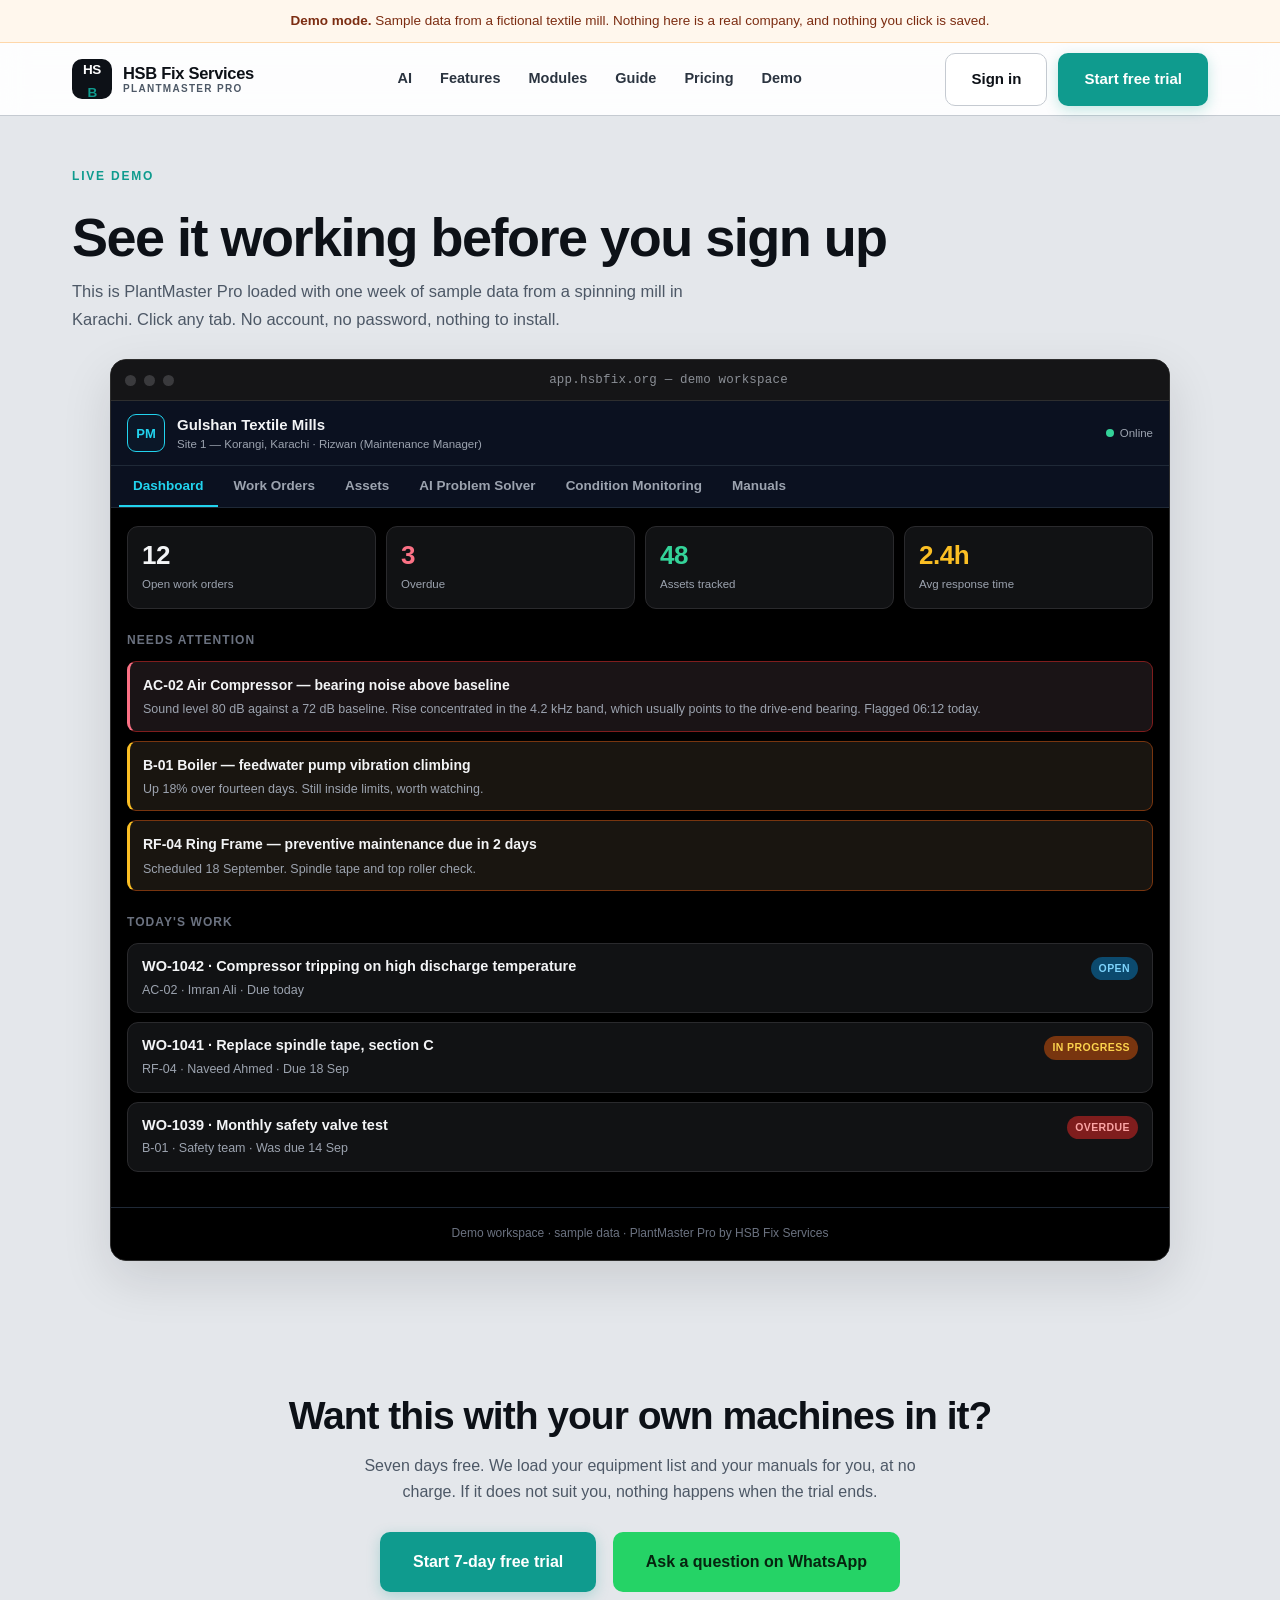
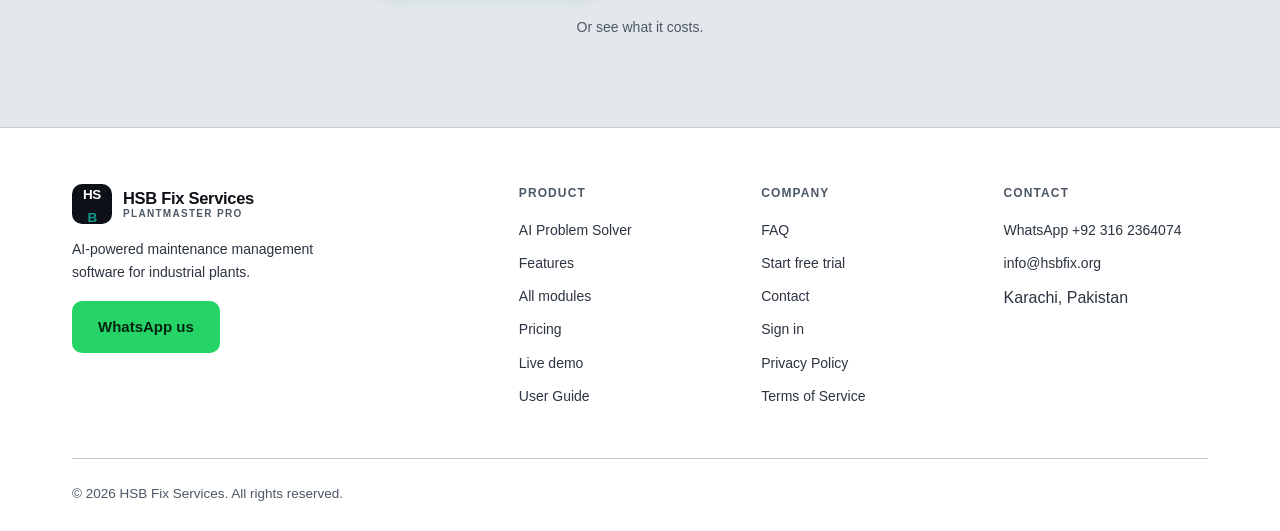
==== demo.html @ bc536ab5 "Add files via upload" ====
<!doctype html>
<html lang="en">
<head>
<meta charset="utf-8">
<meta name="viewport" content="width=device-width,initial-scale=1">
<title>Live Demo — PlantMaster Pro | HSB Fix Services</title>
<meta name="description" content="Try PlantMaster Pro with sample data from a textile mill. No sign-up, no login. Work orders, QR asset scanning, AI troubleshooting from your own manuals, and sound-based condition monitoring.">
<link rel="canonical" href="https://hsbfix.org/demo.html">
<meta property="og:title" content="Live Demo — PlantMaster Pro">
<meta property="og:description" content="Click through a working maintenance system loaded with sample plant data. No sign-up required.">
<meta property="og:image" content="https://hsbfix.org/img/og-image.jpg">
<meta property="og:url" content="https://hsbfix.org/demo.html">
<meta name="twitter:card" content="summary_large_image">
<meta name="twitter:image" content="https://hsbfix.org/img/og-image.jpg">
<link rel="icon" href="/img/favicon.ico">
<link rel="icon" type="image/png" sizes="32x32" href="/img/favicon-32.png">
<link rel="icon" type="image/png" sizes="16x16" href="/img/favicon-16.png">
<link rel="apple-touch-icon" href="/img/apple-touch-icon.png">
<link rel="stylesheet" href="styles.css">
<style>
/* ============ DEMO PAGE ============ */
.demo-note{background:#fff7ed;border-bottom:1px solid #fed7aa;color:#7c2d12;
  font-size:13.5px;padding:10px 0;text-align:center}
.demo-note b{color:#7c2d12}

.demo-hero{padding:46px 0 26px}
.demo-hero h1{margin:8px 0 12px}
.demo-hero p{color:var(--muted);max-width:640px;font-size:16.5px;line-height:1.65}

/* the app window */
.dev{max-width:1060px;margin:0 auto 10px;background:#0b0b0c;border:1px solid #2e2e2e;
  border-radius:16px;overflow:hidden;box-shadow:var(--shadow-lg)}
.dev-bar{display:flex;align-items:center;gap:8px;padding:10px 14px;background:#151517;
  border-bottom:1px solid #2e2e2e}
.dev-dot{width:11px;height:11px;border-radius:50%;background:#3a3a3d;flex:none}
.dev-url{flex:1;text-align:center;color:#8b8f96;font-size:12.5px;
  font-family:ui-monospace,Menlo,Consolas,monospace;letter-spacing:.2px}

/* app chrome */
.ap{background:#000;color:#f3f4f6;min-height:600px;
  font-family:-apple-system,BlinkMacSystemFont,"Segoe UI",Roboto,sans-serif}
.ap-top{display:flex;align-items:center;gap:12px;padding:13px 16px;background:#0b1120;
  border-bottom:1px solid #1f2937}
.ap-logo{width:38px;height:38px;border-radius:9px;background:#0b1728;border:1.5px solid #22d3ee;
  display:grid;place-items:center;font-weight:800;font-size:13px;color:#22d3ee;flex:none}
.ap-co{font-weight:700;font-size:15px;line-height:1.25}
.ap-co small{display:block;font-weight:400;font-size:11.5px;color:#9ca3af;margin-top:2px}
.ap-live{margin-left:auto;display:flex;align-items:center;gap:6px;font-size:11.5px;color:#9ca3af}
.ap-live i{width:8px;height:8px;border-radius:50%;background:#34d399;display:block}

/* tabs */
.ap-tabs{display:flex;gap:2px;padding:0 8px;background:#0b1120;border-bottom:1px solid #1f2937;
  overflow-x:auto;-webkit-overflow-scrolling:touch;scrollbar-width:none}
.ap-tabs::-webkit-scrollbar{display:none}
.ap-tab{appearance:none;background:none;border:0;border-bottom:2px solid transparent;
  color:#9ca3af;padding:12px 14px;font-size:13.5px;font-weight:600;cursor:pointer;
  white-space:nowrap;font-family:inherit}
.ap-tab:hover{color:#e5e7eb}
.ap-tab.on{color:#22d3ee;border-bottom-color:#22d3ee}

.ap-body{padding:18px 16px 26px}
.scr{display:none}
.scr.on{display:block;animation:fade .22s ease}
@keyframes fade{from{opacity:0;transform:translateY(4px)}to{opacity:1;transform:none}}

.ap-h{font-size:12px;text-transform:uppercase;letter-spacing:.09em;color:#6b7280;
  font-weight:700;margin:22px 0 10px}
.ap-h:first-child{margin-top:0}

/* kpi tiles */
.kpis{display:grid;grid-template-columns:repeat(4,1fr);gap:10px}
.kpi{background:#111214;border:1px solid #2a2a2d;border-radius:11px;padding:14px}
.kpi b{display:block;font-size:26px;line-height:1.1;letter-spacing:-.5px}
.kpi span{display:block;font-size:11.5px;color:#9ca3af;margin-top:5px}
.kpi.warn b{color:#fbbf24}
.kpi.bad b{color:#fb7185}
.kpi.good b{color:#34d399}

/* cards / rows */
.row{background:#111214;border:1px solid #2a2a2d;border-radius:11px;padding:13px 14px;
  margin-bottom:9px;display:flex;gap:12px;align-items:flex-start}
.row:hover{border-color:#3a3a3f}
.row-main{flex:1;min-width:0}
.row-t{font-weight:650;font-size:14.5px;line-height:1.35}
.row-s{font-size:12.5px;color:#9ca3af;margin-top:4px;line-height:1.5}
.tag{display:inline-block;font-size:10.5px;font-weight:700;padding:3px 8px;border-radius:20px;
  text-transform:uppercase;letter-spacing:.04em;white-space:nowrap;flex:none}
.t-open{background:#0c4a6e;color:#7dd3fc}
.t-prog{background:#78350f;color:#fcd34d}
.t-over{background:#7f1d1d;color:#fca5a5}
.t-done{background:#14532d;color:#86efac}
.t-ok{background:#14532d;color:#86efac}
.t-watch{background:#78350f;color:#fcd34d}

.alert{background:#1a1416;border:1px solid #7f1d1d;border-left:3px solid #fb7185;
  border-radius:9px;padding:12px 13px;margin-bottom:9px}
.alert.amber{background:#191510;border-color:#78350f;border-left-color:#fbbf24}
.alert-t{font-weight:650;font-size:14px}
.alert-s{font-size:12.5px;color:#9ca3af;margin-top:3px;line-height:1.5}

/* AI solver */
.chips{display:flex;flex-wrap:wrap;gap:8px;margin-bottom:14px}
.chip{appearance:none;font-family:inherit;background:#111214;border:1px solid #2a2a2d;
  color:#d1d5db;border-radius:20px;padding:9px 14px;font-size:13px;cursor:pointer;text-align:left}
.chip:hover{border-color:#22d3ee;color:#22d3ee}
.ask{background:#0b1728;border:1px solid #1e3a5f;border-radius:11px;padding:13px 14px;
  font-size:14px;margin-bottom:12px;display:none}
.ask.on{display:block}
.ask b{color:#7dd3fc}
.ans{background:#111214;border:1px solid #2a2a2d;border-radius:11px;padding:16px;display:none}
.ans.on{display:block}
.ans ol{margin:10px 0 0;padding-left:20px}
.ans li{margin-bottom:9px;font-size:14px;line-height:1.6;color:#e5e7eb}
.cite{margin-top:14px;padding-top:13px;border-top:1px solid #2a2a2d;font-size:12.5px;color:#9ca3af}
.cite b{color:#22d3ee}
.think{color:#9ca3af;font-size:13.5px;display:none;padding:8px 0}
.think.on{display:block}

/* condition monitoring */
.rec{appearance:none;font-family:inherit;width:100%;background:#0e7490;border:0;color:#fff;
  border-radius:11px;padding:15px;font-size:15px;font-weight:700;cursor:pointer}
.rec:hover{background:#0891b2}
.rec:disabled{background:#1f2937;color:#6b7280;cursor:default}
.bar{height:6px;background:#1f2937;border-radius:99px;overflow:hidden;margin-top:12px;display:none}
.bar.on{display:block}
.bar i{display:block;height:100%;width:0;background:#22d3ee;border-radius:99px;
  transition:width .25s linear}
.result{display:none;margin-top:14px}
.result.on{display:block}
.chart{background:#111214;border:1px solid #2a2a2d;border-radius:11px;padding:14px;margin-bottom:10px}
.legend{display:flex;gap:16px;font-size:12px;color:#9ca3af;margin-top:8px}
.legend i{display:inline-block;width:11px;height:3px;border-radius:2px;margin-right:5px;
  vertical-align:middle}

/* manuals */
.man{display:flex;align-items:center;gap:12px;background:#111214;border:1px solid #2a2a2d;
  border-radius:11px;padding:13px 14px;margin-bottom:9px}
.man-ic{width:38px;height:38px;border-radius:8px;background:#1e293b;color:#7dd3fc;flex:none;
  display:grid;place-items:center;font-size:11px;font-weight:800}

/* qr */
.qr-wrap{display:flex;gap:16px;align-items:center;background:#111214;border:1px solid #2a2a2d;
  border-radius:11px;padding:16px;margin-bottom:14px}

.ap-foot{text-align:center;padding:16px;border-top:1px solid #1f2937;color:#6b7280;font-size:12px}

.after{text-align:center;padding:34px 0 0}
.after .btn{margin:6px}

@media(max-width:820px){
  .kpis{grid-template-columns:repeat(2,1fr)}
  .demo-hero{padding:30px 0 18px}
}
@media(max-width:560px){
  .dev{border-radius:12px;margin-left:-6px;margin-right:-6px}
  .dev-url{font-size:11px}
  .ap-body{padding:15px 12px 22px}
  .row{padding:12px}
  .qr-wrap{flex-direction:column;text-align:center}
}
</style>
</head>
<body>

<div class="demo-note">
  <div class="wrap"><b>Demo mode.</b> Sample data from a fictional textile mill. Nothing here is a real company, and nothing you click is saved.</div>
</div>

<header>
  <div class="wrap nav">
    <a href="index.html" class="logo">
      <span class="logo-mark">HS<span>B</span></span>
      <span class="logo-txt">HSB Fix Services<small>PlantMaster Pro</small></span>
    </a>
    <nav class="nav-links">
      <a href="index.html#ai">AI</a>
      <a href="index.html#features">Features</a>
      <a href="index.html#modules">Modules</a>
      <a href="guide.html">Guide</a>
      <a href="pricing.html">Pricing</a>
      <a href="demo.html">Demo</a>
    </nav>
    <div class="nav-cta">
      <a href="https://app.hsbfix.org" class="btn btn-ghost">Sign in</a>
      <a href="signup.html" class="btn btn-primary">Start free trial</a>
    </div>
    <button class="burger" aria-label="Menu" aria-expanded="false" onclick="var h=this.closest('header');var open=h.classList.toggle('nav-open');this.setAttribute('aria-expanded',open);this.textContent=open?'✕':'☰';">☰</button>
  </div>
</header>

<section class="demo-hero">
  <div class="wrap">
    <span class="eyebrow">Live demo</span>
    <h1>See it working before you sign up</h1>
    <p>This is PlantMaster Pro loaded with one week of sample data from a spinning mill in Karachi. Click any tab. No account, no password, nothing to install.</p>
  </div>
</section>

<div class="wrap">
<div class="dev">
  <div class="dev-bar">
    <span class="dev-dot"></span><span class="dev-dot"></span><span class="dev-dot"></span>
    <span class="dev-url">app.hsbfix.org — demo workspace</span>
  </div>

  <div class="ap">
    <div class="ap-top">
      <div class="ap-logo">PM</div>
      <div class="ap-co">Gulshan Textile Mills
        <small>Site 1 — Korangi, Karachi &middot; Rizwan (Maintenance Manager)</small></div>
      <div class="ap-live"><i></i> Online</div>
    </div>

    <div class="ap-tabs" role="tablist">
      <button class="ap-tab on" data-s="dash">Dashboard</button>
      <button class="ap-tab" data-s="wo">Work Orders</button>
      <button class="ap-tab" data-s="assets">Assets</button>
      <button class="ap-tab" data-s="ai">AI Problem Solver</button>
      <button class="ap-tab" data-s="cond">Condition Monitoring</button>
      <button class="ap-tab" data-s="man">Manuals</button>
    </div>

    <div class="ap-body">

      <!-- DASHBOARD -->
      <div class="scr on" id="s-dash">
        <div class="kpis">
          <div class="kpi"><b>12</b><span>Open work orders</span></div>
          <div class="kpi bad"><b>3</b><span>Overdue</span></div>
          <div class="kpi good"><b>48</b><span>Assets tracked</span></div>
          <div class="kpi warn"><b>2.4h</b><span>Avg response time</span></div>
        </div>

        <div class="ap-h">Needs attention</div>
        <div class="alert">
          <div class="alert-t">AC-02 Air Compressor — bearing noise above baseline</div>
          <div class="alert-s">Sound level 80 dB against a 72 dB baseline. Rise concentrated in the 4.2 kHz band, which usually points to the drive-end bearing. Flagged 06:12 today.</div>
        </div>
        <div class="alert amber">
          <div class="alert-t">B-01 Boiler — feedwater pump vibration climbing</div>
          <div class="alert-s">Up 18% over fourteen days. Still inside limits, worth watching.</div>
        </div>
        <div class="alert amber">
          <div class="alert-t">RF-04 Ring Frame — preventive maintenance due in 2 days</div>
          <div class="alert-s">Scheduled 18 September. Spindle tape and top roller check.</div>
        </div>

        <div class="ap-h">Today's work</div>
        <div class="row">
          <div class="row-main">
            <div class="row-t">WO-1042 &middot; Compressor tripping on high discharge temperature</div>
            <div class="row-s">AC-02 &middot; Imran Ali &middot; Due today</div>
          </div><span class="tag t-open">Open</span>
        </div>
        <div class="row">
          <div class="row-main">
            <div class="row-t">WO-1041 &middot; Replace spindle tape, section C</div>
            <div class="row-s">RF-04 &middot; Naveed Ahmed &middot; Due 18 Sep</div>
          </div><span class="tag t-prog">In progress</span>
        </div>
        <div class="row">
          <div class="row-main">
            <div class="row-t">WO-1039 &middot; Monthly safety valve test</div>
            <div class="row-s">B-01 &middot; Safety team &middot; Was due 14 Sep</div>
          </div><span class="tag t-over">Overdue</span>
        </div>
      </div>

      <!-- WORK ORDERS -->
      <div class="scr" id="s-wo">
        <div class="ap-h">All work orders — September</div>
        <div class="row">
          <div class="row-main">
            <div class="row-t">WO-1042 &middot; Compressor tripping on high discharge temperature</div>
            <div class="row-s">AC-02 Atlas Copco GA55 &middot; Priority high &middot; Imran Ali &middot; Raised 16 Sep 06:40 by shift operator, via Urdu voice note</div>
          </div><span class="tag t-open">Open</span>
        </div>
        <div class="row">
          <div class="row-main">
            <div class="row-t">WO-1041 &middot; Replace spindle tape, section C</div>
            <div class="row-s">RF-04 Rieter G32 &middot; Priority medium &middot; Naveed Ahmed &middot; 2 of 6 spindles done</div>
          </div><span class="tag t-prog">In progress</span>
        </div>
        <div class="row">
          <div class="row-main">
            <div class="row-t">WO-1039 &middot; Monthly safety valve test</div>
            <div class="row-s">B-01 Boiler 8 TPH &middot; Priority high &middot; Safety team &middot; 2 days late</div>
          </div><span class="tag t-over">Overdue</span>
        </div>
        <div class="row">
          <div class="row-main">
            <div class="row-t">WO-1038 &middot; Clean condenser tubes</div>
            <div class="row-s">CH-03 Chiller 120 TR &middot; Asif Mehmood &middot; Closed 15 Sep &middot; 3.5 hours &middot; 2 parts used</div>
          </div><span class="tag t-done">Done</span>
        </div>
        <div class="row">
          <div class="row-main">
            <div class="row-t">WO-1036 &middot; 250-hour service</div>
            <div class="row-s">DG-01 Generator 1000 kVA &middot; Imran Ali &middot; Closed 13 Sep &middot; oil and filters replaced</div>
          </div><span class="tag t-done">Done</span>
        </div>
        <div class="row">
          <div class="row-main">
            <div class="row-t">WO-1034 &middot; Card clothing inspection</div>
            <div class="row-s">CD-07 Rieter C70 &middot; Naveed Ahmed &middot; Closed 11 Sep</div>
          </div><span class="tag t-done">Done</span>
        </div>
      </div>

      <!-- ASSETS -->
      <div class="scr" id="s-assets">
        <div class="qr-wrap">
          <svg width="76" height="76" viewBox="0 0 29 29" shape-rendering="crispEdges" style="background:#fff;border-radius:6px;padding:3px;flex:none">
            <rect width="29" height="29" fill="#fff"/>
            <g fill="#000">
              <rect x="1" y="1" width="7" height="7"/><rect x="2" y="2" width="5" height="5" fill="#fff"/><rect x="3" y="3" width="3" height="3"/>
              <rect x="21" y="1" width="7" height="7"/><rect x="22" y="2" width="5" height="5" fill="#fff"/><rect x="23" y="3" width="3" height="3"/>
              <rect x="1" y="21" width="7" height="7"/><rect x="2" y="22" width="5" height="5" fill="#fff"/><rect x="3" y="23" width="3" height="3"/>
              <rect x="10" y="1" width="1" height="1"/><rect x="12" y="1" width="1" height="1"/><rect x="14" y="2" width="1" height="1"/>
              <rect x="11" y="3" width="1" height="1"/><rect x="13" y="4" width="1" height="1"/><rect x="10" y="5" width="1" height="1"/>
              <rect x="15" y="5" width="1" height="1"/><rect x="12" y="6" width="1" height="1"/><rect x="14" y="7" width="1" height="1"/>
              <rect x="1" y="10" width="1" height="1"/><rect x="3" y="10" width="1" height="1"/><rect x="5" y="11" width="1" height="1"/>
              <rect x="2" y="12" width="1" height="1"/><rect x="6" y="13" width="1" height="1"/><rect x="4" y="14" width="1" height="1"/>
              <rect x="10" y="10" width="1" height="1"/><rect x="12" y="11" width="1" height="1"/><rect x="14" y="10" width="1" height="1"/>
              <rect x="11" y="12" width="1" height="1"/><rect x="13" y="13" width="1" height="1"/><rect x="15" y="12" width="1" height="1"/>
              <rect x="10" y="14" width="1" height="1"/><rect x="16" y="14" width="1" height="1"/><rect x="12" y="15" width="1" height="1"/>
              <rect x="18" y="10" width="1" height="1"/><rect x="20" y="11" width="1" height="1"/><rect x="22" y="10" width="1" height="1"/>
              <rect x="24" y="12" width="1" height="1"/><rect x="26" y="11" width="1" height="1"/><rect x="21" y="13" width="1" height="1"/>
              <rect x="23" y="14" width="1" height="1"/><rect x="25" y="15" width="1" height="1"/><rect x="19" y="15" width="1" height="1"/>
              <rect x="10" y="18" width="1" height="1"/><rect x="12" y="19" width="1" height="1"/><rect x="14" y="18" width="1" height="1"/>
              <rect x="16" y="20" width="1" height="1"/><rect x="11" y="21" width="1" height="1"/><rect x="13" y="22" width="1" height="1"/>
              <rect x="15" y="23" width="1" height="1"/><rect x="10" y="24" width="1" height="1"/><rect x="12" y="25" width="1" height="1"/>
              <rect x="14" y="26" width="1" height="1"/><rect x="16" y="24" width="1" height="1"/>
              <rect x="19" y="18" width="1" height="1"/><rect x="21" y="19" width="1" height="1"/><rect x="23" y="18" width="1" height="1"/>
              <rect x="25" y="20" width="1" height="1"/><rect x="20" y="21" width="1" height="1"/><rect x="22" y="22" width="1" height="1"/>
              <rect x="24" y="23" width="1" height="1"/><rect x="26" y="21" width="1" height="1"/><rect x="19" y="24" width="1" height="1"/>
              <rect x="21" y="25" width="1" height="1"/><rect x="23" y="26" width="1" height="1"/><rect x="25" y="25" width="1" height="1"/>
            </g>
          </svg>
          <div>
            <div class="row-t">Every machine gets a QR sticker</div>
            <div class="row-s">A technician scans it with their phone and lands straight on that machine — history, manual, open jobs. No searching, no asset codes to remember.</div>
          </div>
        </div>

        <div class="ap-h">Asset register — 6 of 48 shown</div>
        <div class="row">
          <div class="row-main">
            <div class="row-t">AC-02 &middot; Air Compressor</div>
            <div class="row-s">Atlas Copco GA55 &middot; Utilities &middot; 18,420 running hours &middot; 1 open job</div>
          </div><span class="tag t-watch">Watch</span>
        </div>
        <div class="row">
          <div class="row-main">
            <div class="row-t">RF-04 &middot; Ring Frame</div>
            <div class="row-s">Rieter G32 &middot; Spinning &middot; 1,008 spindles &middot; PM due 18 Sep</div>
          </div><span class="tag t-watch">Watch</span>
        </div>
        <div class="row">
          <div class="row-main">
            <div class="row-t">B-01 &middot; Steam Boiler</div>
            <div class="row-s">8 TPH fire tube &middot; Utilities &middot; last inspection 12 Aug</div>
          </div><span class="tag t-ok">Healthy</span>
        </div>
        <div class="row">
          <div class="row-main">
            <div class="row-t">CH-03 &middot; Chiller</div>
            <div class="row-s">120 TR screw &middot; Utilities &middot; serviced 15 Sep</div>
          </div><span class="tag t-ok">Healthy</span>
        </div>
        <div class="row">
          <div class="row-main">
            <div class="row-t">DG-01 &middot; Diesel Generator</div>
            <div class="row-s">1000 kVA &middot; Power &middot; 250h service done 13 Sep</div>
          </div><span class="tag t-ok">Healthy</span>
        </div>
        <div class="row">
          <div class="row-main">
            <div class="row-t">CD-07 &middot; Carding Machine</div>
            <div class="row-s">Rieter C70 &middot; Spinning &middot; card clothing checked 11 Sep</div>
          </div><span class="tag t-ok">Healthy</span>
        </div>
      </div>

      <!-- AI SOLVER -->
      <div class="scr" id="s-ai">
        <div class="ap-h">Ask about a fault — answers come from your own uploaded manuals</div>
        <div class="chips">
          <button class="chip" data-q="1">Air compressor AC-02 keeps tripping on high discharge temperature</button>
          <button class="chip" data-q="2">Ring frame producing excessive yarn breakage in section C</button>
          <button class="chip" data-q="3">بوائلر کا پریشر گر رہا ہے (boiler pressure dropping)</button>
        </div>

        <div class="ask" id="askBox"></div>
        <div class="think" id="thinkBox">Searching 3 manuals, 616 pages…</div>
        <div class="ans" id="ansBox"></div>
      </div>

      <!-- CONDITION MONITORING -->
      <div class="scr" id="s-cond">
        <div class="ap-h">Sound check — AC-02 Air Compressor</div>
        <div class="row" style="display:block">
          <div class="row-t">Hold your phone near the machine and record for 30 seconds</div>
          <div class="row-s">The app compares what it hears against the baseline recorded when this machine was known to be healthy. No sensors, no wiring, no extra hardware.</div>
        </div>

        <button class="rec" id="recBtn">Record 30 seconds</button>
        <div class="bar" id="recBar"><i></i></div>

        <div class="result" id="recResult">
          <div class="chart">
            <div style="font-size:13px;font-weight:650;margin-bottom:10px">Frequency comparison</div>
            <svg viewBox="0 0 520 170" style="width:100%;height:auto;display:block">
              <line x1="34" y1="140" x2="510" y2="140" stroke="#2a2a2d"/>
              <line x1="34" y1="100" x2="510" y2="100" stroke="#1f2023"/>
              <line x1="34" y1="60"  x2="510" y2="60"  stroke="#1f2023"/>
              <line x1="34" y1="20"  x2="510" y2="20"  stroke="#1f2023"/>
              <text x="26" y="144" fill="#6b7280" font-size="10" text-anchor="end">60</text>
              <text x="26" y="104" fill="#6b7280" font-size="10" text-anchor="end">70</text>
              <text x="26" y="64"  fill="#6b7280" font-size="10" text-anchor="end">80</text>
              <text x="26" y="24"  fill="#6b7280" font-size="10" text-anchor="end">90</text>
              <polyline fill="none" stroke="#4b5563" stroke-width="2" stroke-dasharray="5 4"
                points="40,118 100,112 160,116 220,108 280,110 340,114 400,112 460,118 505,122"/>
              <polyline fill="none" stroke="#fb7185" stroke-width="2.5"
                points="40,116 100,110 160,112 220,44 280,52 340,106 400,108 460,114 505,118"/>
              <circle cx="220" cy="44" r="4" fill="#fb7185"/>
              <text x="228" y="40" fill="#fb7185" font-size="11" font-weight="700">4.2 kHz  +8 dB</text>
              <text x="40" y="160" fill="#6b7280" font-size="10">0.5k</text>
              <text x="160" y="160" fill="#6b7280" font-size="10">2k</text>
              <text x="280" y="160" fill="#6b7280" font-size="10">6k</text>
              <text x="400" y="160" fill="#6b7280" font-size="10">12k</text>
              <text x="482" y="160" fill="#6b7280" font-size="10">20k</text>
            </svg>
            <div class="legend">
              <span><i style="background:#4b5563"></i>Baseline, 2 Aug</span>
              <span><i style="background:#fb7185"></i>Today, 06:12</span>
            </div>
          </div>
          <div class="alert">
            <div class="alert-t">Change detected — drive-end bearing</div>
            <div class="alert-s">Overall level up from 72 dB to 80 dB. The increase sits almost entirely in the 4.2 kHz band, which is the signature of early bearing wear rather than a load change. A work order has been raised and assigned to Imran Ali.</div>
          </div>
        </div>
      </div>

      <!-- MANUALS -->
      <div class="scr" id="s-man">
        <div class="ap-h">Manuals and drawings — 3 documents, 616 pages indexed</div>
        <div class="man">
          <div class="man-ic">PDF</div>
          <div class="row-main">
            <div class="row-t">Atlas Copco GA55 — Instruction Book</div>
            <div class="row-s">312 pages &middot; indexed &middot; linked to AC-02</div>
          </div>
        </div>
        <div class="man">
          <div class="man-ic">PDF</div>
          <div class="row-main">
            <div class="row-t">Rieter G32 Ring Spinning Machine — Service Manual</div>
            <div class="row-s">208 pages &middot; indexed &middot; linked to RF-04</div>
          </div>
        </div>
        <div class="man">
          <div class="man-ic">PDF</div>
          <div class="row-main">
            <div class="row-t">8 TPH Fire Tube Boiler — Operation &amp; Maintenance</div>
            <div class="row-s">96 pages &middot; indexed &middot; linked to B-01</div>
          </div>
        </div>
        <div class="row" style="display:block;margin-top:16px">
          <div class="row-t">Why this matters</div>
          <div class="row-s">The AI only answers from these documents. It quotes the page number so a technician can check it. It will say it does not know rather than invent a procedure for your equipment.</div>
        </div>
      </div>

    </div>
    <div class="ap-foot">Demo workspace &middot; sample data &middot; PlantMaster Pro by HSB Fix Services</div>
  </div>
</div>
</div>

<section>
  <div class="wrap after">
    <h2>Want this with your own machines in it?</h2>
    <p style="color:var(--muted);max-width:560px;margin:10px auto 20px">Seven days free. We load your equipment list and your manuals for you, at no charge. If it does not suit you, nothing happens when the trial ends.</p>
    <a href="signup.html" class="btn btn-primary btn-lg">Start 7-day free trial</a>
    <a href="https://wa.me/923162364074" class="btn btn-wa btn-lg">Ask a question on WhatsApp</a>
    <p style="color:var(--muted);font-size:14px;margin-top:18px">Or see <a href="pricing.html">what it costs</a>.</p>
  </div>
</section>

<footer>
  <div class="wrap">
    <div class="foot-grid">
      <div class="foot-brand">
        <a href="index.html" class="logo">
          <span class="logo-mark">HS<span>B</span></span>
          <span class="logo-txt">HSB Fix Services<small>PlantMaster Pro</small></span>
        </a>
        <p>AI-powered maintenance management software for industrial plants.</p>
        <a href="https://wa.me/923162364074" class="btn btn-wa">WhatsApp us</a>
      </div>
      <div class="foot-col">
        <h4>Product</h4>
        <a href="index.html#ai">AI Problem Solver</a>
        <a href="index.html#features">Features</a>
        <a href="index.html#modules">All modules</a>
        <a href="pricing.html">Pricing</a>
        <a href="demo.html">Live demo</a>
        <a href="guide.html">User Guide</a>
      </div>
      <div class="foot-col">
        <h4>Company</h4>
        <a href="index.html#faq">FAQ</a>
        <a href="signup.html">Start free trial</a>
        <a href="https://wa.me/923162364074">Contact</a>
        <a href="https://app.hsbfix.org">Sign in</a>
        <a href="privacy.html">Privacy Policy</a>
        <a href="terms.html">Terms of Service</a>
      </div>
      <div class="foot-col">
        <h4>Contact</h4>
        <a href="https://wa.me/923162364074">WhatsApp +92 316 2364074</a>
        <a href="mailto:info@hsbfix.org">info@hsbfix.org</a>
        <span>Karachi, Pakistan</span>
      </div>
    </div>
    <div class="foot-bot">
      <span>&copy; 2026 HSB Fix Services. All rights reserved.</span>
    </div>
  </div>
</footer>

<script>
(function(){
  // tabs
  var tabs=document.querySelectorAll(".ap-tab");
  tabs.forEach(function(t){
    t.addEventListener("click",function(){
      tabs.forEach(function(x){x.classList.remove("on")});
      t.classList.add("on");
      document.querySelectorAll(".scr").forEach(function(s){s.classList.remove("on")});
      var el=document.getElementById("s-"+t.dataset.s);
      if(el) el.classList.add("on");
    });
  });

  // AI solver
  var ANS={
    "1":{q:"Air compressor AC-02 keeps tripping on high discharge temperature",
      steps:["Check the oil cooler for dust blockage. In a spinning mill the cooler fins clog with cotton fly within weeks. Blow through from the clean side with the machine stopped.",
             "Confirm the oil level is between the marks on the sight glass, and check the oil is within its service interval. Degraded oil loses its ability to carry heat away.",
             "Verify the thermostatic bypass valve is opening. If it sticks closed the oil never reaches the cooler and the unit will trip under load within twenty minutes.",
             "Check the ambient temperature at the intake. Above 40 &deg;C the GA55 derates, and a compressor room without extraction will exceed that on a Karachi afternoon.",
             "If all four are clear, the temperature sensor itself may be drifting. Compare its reading against a handheld probe on the discharge line."],
      cite:"Atlas Copco GA55 Instruction Book, page 84 — Problem solving, high outlet temperature. Also pages 61 and 63 for the cooler cleaning procedure."},
    "2":{q:"Ring frame producing excessive yarn breakage in section C",
      steps:["Check the spindle tapes on the affected section for slackness or glazing. Section C already has an open work order, WO-1041, for tape replacement.",
             "Inspect the top roller cots for grooving and the aprons for hardening. Worn cots are the most common cause of breakage confined to a single section.",
             "Confirm the relative humidity in the department is between 55 and 65 percent. Dry air makes cotton brittle and breakage rises sharply.",
             "Check the traveller for the correct size and for wear. A traveller running past its life increases tension on the yarn.",
             "Look at the ring for rust or scoring, particularly if the section has been idle."],
      cite:"Rieter G32 Service Manual, page 147 — Yarn breakage diagnosis. Cot maintenance from page 152."},
    "3":{q:"بوائلر کا پریشر گر رہا ہے — boiler pressure dropping",
      steps:["Check the feedwater pump is delivering. A drop in pressure with steady firing usually means water is entering faster than it is being turned to steam.",
             "Inspect for steam leaks along the main header and at the safety valve. A passing safety valve is easy to miss because it vents quietly.",
             "Confirm the burner is firing at the correct rate and the fuel supply pressure is normal.",
             "Check the blowdown valve is fully closed. A partly open blowdown will bleed pressure continuously.",
             "Review the feedwater temperature. Cold makeup water absorbs a large amount of heat before it contributes any steam."],
      cite:"8 TPH Fire Tube Boiler Operation &amp; Maintenance, page 38 — Pressure loss during operation. Blowdown procedure page 44."}
  };

  var askBox=document.getElementById("askBox"),
      thinkBox=document.getElementById("thinkBox"),
      ansBox=document.getElementById("ansBox");

  document.querySelectorAll(".chip").forEach(function(c){
    c.addEventListener("click",function(){
      var d=ANS[c.dataset.q]; if(!d) return;
      askBox.innerHTML="<b>You asked:</b> "+d.q;
      askBox.classList.add("on");
      ansBox.classList.remove("on");
      thinkBox.classList.add("on");
      setTimeout(function(){
        thinkBox.classList.remove("on");
        var html="<ol>";
        d.steps.forEach(function(s){html+="<li>"+s+"</li>"});
        html+="</ol><div class='cite'><b>Source:</b> "+d.cite+"</div>";
        ansBox.innerHTML=html;
        ansBox.classList.add("on");
      },900);
    });
  });

  // condition monitoring
  var btn=document.getElementById("recBtn"),
      bar=document.getElementById("recBar"),
      fill=bar.querySelector("i"),
      res=document.getElementById("recResult");
  btn.addEventListener("click",function(){
    btn.disabled=true; res.classList.remove("on");
    bar.classList.add("on"); fill.style.width="0";
    var p=0;
    var iv=setInterval(function(){
      p+=4; fill.style.width=p+"%";
      btn.textContent="Listening… "+Math.round(30-(p*0.3))+"s";
      if(p>=100){
        clearInterval(iv);
        btn.textContent="Analysing…";
        setTimeout(function(){
          bar.classList.remove("on");
          btn.disabled=false;
          btn.textContent="Record again";
          res.classList.add("on");
        },700);
      }
    },90);
  });
})();
</script>
</body>
</html>
---- styles.css ----
/* ==========================================================
   HSB Fix Services — PlantMaster Pro
   Light grey theme, black headings
   ========================================================== */

:root{
  --bg:#e4e7eb;
  --bg-2:#ffffff;
  --surface:#ffffff;
  --surface-2:#d9dde2;
  --line:#c5cad1;
  --line-soft:#d2d7dd;
  --ink:#0d1117;
  --ink-2:#1c2430;
  --body:#2b3440;
  --muted:#4d5866;
  --brand:#0f9b8e;
  --brand-2:#0c7d72;
  --brand-soft:#e6f4f2;
  --accent:#c2410c;
  --ok:#15803d;
  --danger:#b91c1c;
  --radius:12px;
  --radius-lg:18px;
  --maxw:1180px;
  --shadow:0 4px 20px rgba(13,17,23,.07);
  --shadow-lg:0 18px 50px rgba(13,17,23,.12);
}

*{box-sizing:border-box;margin:0;padding:0}
html{scroll-behavior:smooth}
body{
  background:var(--bg);
  color:var(--body);
  font-family:'Inter',-apple-system,BlinkMacSystemFont,'Segoe UI',Roboto,'Helvetica Neue',Arial,sans-serif;
  line-height:1.65;
  -webkit-font-smoothing:antialiased;
  overflow-x:hidden;
}
img{max-width:100%;display:block}
a{color:inherit;text-decoration:none}
h1,h2,h3,h4,summary,th,.stat b,.price .amt{color:var(--ink)}

.wrap{max-width:var(--maxw);margin:0 auto;padding:0 22px}
@media(max-width:720px){.wrap{padding:0 18px}.hero-inner{padding-left:18px;padding-right:18px}}
@media(max-width:420px){.wrap{padding:0 15px}.hero-inner{padding-left:15px;padding-right:15px}}

/* ---------- buttons ---------- */
.btn{
  display:inline-flex;align-items:center;justify-content:center;gap:9px;
  padding:13px 25px;border-radius:10px;font-weight:650;font-size:15px;
  border:1px solid transparent;cursor:pointer;transition:.18s;white-space:nowrap;
  font-family:inherit;
}
.btn-primary{background:var(--brand);color:#fff;box-shadow:0 4px 14px rgba(15,155,142,.25)}
.btn-primary:hover{background:var(--brand-2);transform:translateY(-2px);box-shadow:0 8px 22px rgba(15,155,142,.32)}
.btn-ghost{background:#fff;border-color:var(--line);color:var(--ink)}
.btn-ghost:hover{border-color:var(--brand);color:var(--brand)}
.btn-dark{background:var(--ink);color:#fff}
.btn-dark:hover{background:#000;transform:translateY(-2px)}
.btn-wa{background:#25D366;color:#06240f}
.btn-wa:hover{background:#1eb855;transform:translateY(-2px)}
.btn-lg{padding:16px 32px;font-size:16px}
.btn-block{width:100%}

/* ---------- header ---------- */
header{
  position:sticky;top:0;z-index:100;
  background:rgba(255,255,255,.92);backdrop-filter:blur(14px);
  border-bottom:1px solid var(--line);
}
.nav{display:flex;align-items:center;justify-content:space-between;height:72px}
.logo{display:flex;align-items:center;gap:11px}
.logo-mark{
  width:40px;height:40px;border-radius:10px;flex:none;
  background:var(--ink);display:grid;place-items:center;
  color:#fff;font-weight:800;font-size:13.5px;letter-spacing:-.5px;
}
.logo-mark span{color:var(--brand)}
.logo-txt{font-weight:800;font-size:16.5px;letter-spacing:-.3px;color:var(--ink);line-height:1.15}
.logo-txt small{
  display:block;font-size:10px;font-weight:650;color:var(--muted);
  letter-spacing:1.3px;text-transform:uppercase;
}
.nav-links{display:flex;align-items:center;gap:28px}
.nav-links a{font-size:14.5px;color:var(--body);font-weight:550;transition:.15s}
.nav-links a:hover{color:var(--brand)}
.nav-cta{display:flex;align-items:center;gap:11px}
.burger{display:none;background:none;border:none;color:var(--ink);font-size:23px;cursor:pointer;padding:6px}

/* ---------- hero ---------- */
.hero{position:relative;overflow:hidden;background:var(--bg-2);border-bottom:1px solid var(--line)}
.hero-inner{
  position:relative;z-index:1;padding:78px 0 82px;
  display:grid;grid-template-columns:1.08fr .92fr;gap:56px;align-items:center;
}
.badge{
  display:inline-flex;align-items:center;gap:8px;
  background:var(--brand-soft);border:1px solid #bfe3de;
  color:var(--brand-2);padding:6px 14px;border-radius:100px;
  font-size:12px;font-weight:700;letter-spacing:.4px;margin-bottom:22px;
}
.badge .dot{width:6px;height:6px;border-radius:50%;background:var(--brand)}
h1{
  font-size:clamp(32px,4.9vw,54px);line-height:1.08;font-weight:820;
  letter-spacing:-1.5px;margin-bottom:20px;
}
h1 .hl{color:var(--brand)}
.hero p.lede{font-size:clamp(16px,1.9vw,18.5px);color:var(--body);max-width:54ch;margin-bottom:30px}
.hero-cta{display:flex;flex-wrap:wrap;gap:12px;margin-bottom:32px}
.hero-trust{display:flex;flex-wrap:wrap;gap:10px 24px;font-size:13.5px;color:var(--muted)}
.hero-trust span{display:flex;align-items:center;gap:7px}
.hero-trust b{color:var(--ink);font-weight:650}
.hero-visual{position:relative}
.hero-visual .shot{
  border-radius:var(--radius-lg);overflow:hidden;border:1px solid var(--line);
  box-shadow:var(--shadow-lg);
}
.hero-visual .shot img{width:100%;height:420px;object-fit:cover}

/* ---------- stat strip ---------- */
.stats{border-bottom:1px solid var(--line);background:var(--bg)}
.stats-grid{display:grid;grid-template-columns:repeat(4,1fr);gap:1px;background:var(--line)}
.stat{background:var(--bg);padding:28px 20px;text-align:center}
.stat b{display:block;font-size:clamp(24px,3.2vw,33px);font-weight:820;letter-spacing:-1px;line-height:1.15}
.stat b.tea{color:var(--brand)}
.stat span{font-size:12px;color:var(--muted);font-weight:600;letter-spacing:.4px;text-transform:uppercase}

/* ---------- sections ---------- */
section{padding:88px 0}
.sec-head{text-align:center;max-width:720px;margin:0 auto 56px}
.eyebrow{
  display:inline-block;color:var(--brand);font-size:12px;font-weight:750;
  letter-spacing:1.8px;text-transform:uppercase;margin-bottom:13px;
}
h2{font-size:clamp(26px,3.7vw,39px);font-weight:800;letter-spacing:-1px;line-height:1.16;margin-bottom:15px}
.sec-head p{color:var(--body);font-size:16.5px}
.alt{background:var(--bg-2);border-top:1px solid var(--line);border-bottom:1px solid var(--line)}

/* ---------- feature rows ---------- */
.frow{display:grid;grid-template-columns:1fr 1fr;gap:54px;align-items:center;margin-bottom:92px}
.frow:last-child{margin-bottom:0}
.frow.flip .ftext{order:2}
.ftag{
  display:inline-block;background:var(--brand-soft);color:var(--brand-2);
  padding:5px 12px;border-radius:6px;font-size:11.5px;font-weight:750;
  letter-spacing:1.1px;text-transform:uppercase;margin-bottom:15px;
}
.frow h3{font-size:clamp(21px,2.8vw,29px);font-weight:790;letter-spacing:-.7px;margin-bottom:14px;line-height:1.22}
.frow > .ftext > p{color:var(--body);font-size:16px;margin-bottom:20px}
.flist{list-style:none;display:grid;gap:11px}
.flist li{display:flex;gap:11px;font-size:15px;color:var(--body)}
.flist li b{color:var(--ink)}
.flist .tick{
  color:var(--brand);font-weight:800;flex:none;margin-top:2px;
  width:19px;height:19px;border-radius:5px;background:var(--brand-soft);
  display:grid;place-items:center;font-size:10.5px;
}
.fimg{
  border-radius:var(--radius-lg);overflow:hidden;border:1px solid var(--line);
  box-shadow:var(--shadow);
}
.fimg img{width:100%;height:330px;object-fit:cover}

/* ---------- AI panel ---------- */
.ai-demo{
  background:var(--surface);border:1px solid var(--line);border-radius:var(--radius-lg);
  padding:22px;box-shadow:var(--shadow);
}
.ai-q,.ai-a{border-radius:11px;padding:14px 16px;margin-bottom:12px;font-size:14.5px}
.ai-q{background:var(--surface-2);color:var(--ink);font-weight:600}
.ai-q:before{content:'ASKED ON THE FLOOR';display:block;font-size:9.5px;letter-spacing:1.2px;color:var(--muted);font-weight:750;margin-bottom:6px}
.ai-a{background:var(--brand-soft);border:1px solid #bfe3de;color:var(--ink-2);margin-bottom:0}
.ai-a:before{content:'ANSWERED FROM YOUR MANUAL';display:block;font-size:9.5px;letter-spacing:1.2px;color:var(--brand-2);font-weight:750;margin-bottom:6px}
.ai-a .src{
  display:block;margin-top:10px;padding-top:10px;border-top:1px solid #bfe3de;
  font-size:12px;color:var(--brand-2);font-weight:600;
}

/* ---------- email preview ---------- */
.mail{
  background:#fff;border:1px solid var(--line);border-radius:var(--radius);
  box-shadow:var(--shadow);overflow:hidden;font-size:13px;
}
.mail-head{background:var(--surface-2);padding:13px 16px;border-bottom:1px solid var(--line)}
.mail-head b{display:block;font-size:13.5px;color:var(--ink)}
.mail-head span{font-size:11.5px;color:var(--muted)}
.mail-body{padding:16px}
.mail-row{display:flex;justify-content:space-between;padding:8px 0;border-bottom:1px solid var(--line-soft)}
.mail-row:last-child{border:none}
.mail-row span{color:var(--body)}
.mail-row b{color:var(--ink);font-weight:700}
.mail-row b.warn{color:var(--accent)}
.mail-row b.good{color:var(--ok)}

/* ---------- module grid ---------- */
.mods{display:grid;grid-template-columns:repeat(auto-fill,minmax(215px,1fr));gap:14px}
.mod{
  background:var(--surface);border:1px solid var(--line);border-radius:var(--radius);
  padding:24px 21px;transition:.2s;
}
.mod:hover{border-color:var(--brand);transform:translateY(-3px);box-shadow:var(--shadow)}
.mod .ic{
  width:42px;height:42px;border-radius:10px;background:var(--brand-soft);
  display:grid;place-items:center;font-size:20px;margin-bottom:14px;
}
.mod h3{font-size:16px;font-weight:730;margin-bottom:7px}
.mod p{color:var(--body);font-size:14px}

/* ---------- pricing ---------- */
.plans{display:grid;grid-template-columns:repeat(auto-fit,minmax(300px,1fr));gap:22px;align-items:start;max-width:920px;margin:0 auto}
.plan{
  background:var(--surface);border:1px solid var(--line);border-radius:var(--radius-lg);
  padding:32px 28px;position:relative;transition:.22s;
}
.plan:hover{box-shadow:var(--shadow-lg)}
.plan.feat{border:2px solid var(--brand);box-shadow:var(--shadow-lg)}
.plan-tag{
  position:absolute;top:-13px;left:50%;transform:translateX(-50%);
  background:var(--brand);color:#fff;padding:5px 16px;border-radius:20px;
  font-size:11px;font-weight:800;letter-spacing:.9px;text-transform:uppercase;white-space:nowrap;
}
.plan h3{font-size:20px;font-weight:790;margin-bottom:5px}
.plan .who{color:var(--body);font-size:14px;margin-bottom:22px;min-height:44px}
.price{display:flex;align-items:baseline;gap:5px;margin-bottom:4px;flex-wrap:wrap}
.price .cur{font-size:17px;color:var(--muted);font-weight:650}
.price .amt{font-size:42px;font-weight:840;letter-spacing:-2px;line-height:1}
.price .per{font-size:14px;color:var(--muted)}
.price-note{font-size:13px;color:var(--muted);margin-bottom:24px;min-height:20px}
.price-note b{color:var(--ok)}
.plan .btn{margin-bottom:24px}
.plan-feats{list-style:none;display:grid;gap:10px}
.plan-feats li{display:flex;gap:10px;font-size:14.2px;color:var(--body);align-items:flex-start}
.plan-feats li b{color:var(--ink)}
.plan-feats .tick{color:var(--brand);font-weight:800;flex:none;font-size:12px;margin-top:3px}
.plan-feats .sep{height:1px;background:var(--line);margin:7px 0;display:block}
.plan-feats .grp{
  font-size:10.5px;font-weight:780;letter-spacing:1.1px;text-transform:uppercase;
  color:var(--muted);display:block;margin-top:3px;
}
.price-foot{
  text-align:center;margin:38px auto 0;color:var(--body);font-size:14.5px;max-width:820px;
  background:var(--surface);border:1px solid var(--line);border-radius:var(--radius);padding:24px;
}
.price-foot b{color:var(--ink)}

/* storage explainer */
.stor{
  max-width:820px;margin:34px auto 0;background:var(--surface-2);
  border:1px solid var(--line);border-radius:var(--radius);padding:26px;
}
.stor h4{font-size:16px;margin-bottom:14px;font-weight:760}
.stor-rows{display:grid;gap:9px;font-size:14.2px}
.stor-row{display:flex;justify-content:space-between;gap:14px;padding-bottom:9px;border-bottom:1px solid var(--line)}
.stor-row:last-child{border:none;padding-bottom:0;font-weight:700;color:var(--ink)}
.stor-row b{color:var(--ink);white-space:nowrap}

/* ---------- table ---------- */
.cmp-wrap{overflow-x:auto;border:1px solid var(--line);border-radius:var(--radius);background:var(--surface)}
table{width:100%;border-collapse:collapse;min-width:600px;font-size:14.5px}
th,td{padding:14px 18px;text-align:left;border-bottom:1px solid var(--line-soft);color:var(--body)}
th{background:var(--surface-2);font-weight:750;font-size:13px;letter-spacing:.3px}
th:not(:first-child),td:not(:first-child){text-align:center}
tr:last-child td{border-bottom:none}
td.y{color:var(--ok);font-weight:750}
td.n{color:#9aa4b0}
td:first-child{color:var(--ink);font-weight:600}
.cmp-us{color:var(--brand)}

/* ---------- FAQ ---------- */
.faq{display:grid;gap:12px;max-width:830px;margin:0 auto}
details{background:var(--surface);border:1px solid var(--line);border-radius:var(--radius);padding:19px 23px;transition:.18s}
details[open]{box-shadow:var(--shadow)}
summary{
  cursor:pointer;font-weight:680;font-size:15.5px;list-style:none;
  display:flex;justify-content:space-between;align-items:center;gap:16px;
}
summary::-webkit-details-marker{display:none}
summary:after{content:'+';color:var(--brand);font-size:21px;font-weight:400;flex:none;line-height:1}
details[open] summary:after{content:'\2212'}
details p{color:var(--body);font-size:14.8px;margin-top:12px}

/* ---------- CTA ---------- */
.cta-band{background:var(--ink);text-align:center;border:none}
.cta-band h2,.cta-band h2 *{color:#fff}
.cta-band p{color:#b6bfca;font-size:17px;max-width:56ch;margin:0 auto 28px}
.cta-btns{display:flex;flex-wrap:wrap;gap:12px;justify-content:center}

/* ---------- footer ---------- */
footer{background:var(--bg-2);border-top:1px solid var(--line);padding:56px 0 26px}
.foot-grid{display:grid;grid-template-columns:2fr 1fr 1fr 1fr;gap:38px;margin-bottom:40px}
.foot-brand p{color:var(--body);font-size:14px;margin:14px 0 16px;max-width:34ch}
.foot-col h4{font-size:12px;font-weight:780;letter-spacing:1.1px;text-transform:uppercase;margin-bottom:15px;color:var(--muted)}
.foot-col a{display:block;color:var(--body);font-size:14px;margin-bottom:10px;transition:.15s}
.foot-col a:hover{color:var(--brand)}
.foot-bot{
  border-top:1px solid var(--line);padding-top:24px;
  display:flex;justify-content:space-between;gap:16px;flex-wrap:wrap;
  color:var(--muted);font-size:13.5px;
}

/* ---------- forms ---------- */
.form-card{background:var(--surface);border:1px solid var(--line);border-radius:var(--radius-lg);padding:34px 30px;box-shadow:var(--shadow)}
.field{margin-bottom:18px}
.field label{display:block;font-size:13.5px;font-weight:660;margin-bottom:7px;color:var(--ink)}
.field label .req{color:var(--brand)}
.field input,.field select,.field textarea{
  width:100%;background:#fff;border:1px solid var(--line);border-radius:9px;
  padding:12px 14px;color:var(--ink);font-size:15px;font-family:inherit;transition:.15s;
}
.field input:focus,.field select:focus,.field textarea:focus{
  outline:none;border-color:var(--brand);box-shadow:0 0 0 3px rgba(15,155,142,.12);
}
.field input::placeholder,.field textarea::placeholder{color:#9aa4b0}
.field .hint{font-size:12.5px;color:var(--muted);margin-top:6px}
.field-row{display:grid;grid-template-columns:1fr 1fr;gap:14px}
.err{color:var(--danger);font-size:12.5px;margin-top:6px;display:none}
.field.bad input,.field.bad select{border-color:var(--danger)}
.field.bad .err{display:block}
.plan-pick{display:grid;gap:10px;margin-bottom:20px}
.pick{border:1px solid var(--line);border-radius:10px;padding:14px;cursor:pointer;display:flex;align-items:center;gap:12px;transition:.16s;background:#fff}
.pick:hover{border-color:#b9c0c9}
.pick.on{border-color:var(--brand);background:var(--brand-soft)}
.pick input{accent-color:var(--brand);width:17px;height:17px;flex:none}
.pick .pi{flex:1}
.pick b{display:block;font-size:15px;font-weight:700;color:var(--ink)}
.pick small{color:var(--muted);font-size:12.5px}
.pick .pp{font-size:14px;font-weight:750;color:var(--brand);text-align:right;white-space:nowrap}
.ok-box{display:none;background:#eefaf4;border:1px solid #a8e0c4;border-radius:var(--radius);padding:26px;text-align:center}
.ok-box.show{display:block}
.ok-box .big{font-size:38px;margin-bottom:10px}
.ok-box h3{font-size:20px;margin-bottom:10px;font-weight:770}
.ok-box p{color:var(--body);font-size:14.5px;margin-bottom:8px}
.side-list{list-style:none;display:grid;gap:14px}
.side-list li{display:flex;gap:12px;font-size:14.5px;color:var(--body)}
.side-list li b{color:var(--ink)}
.side-list .tick{color:#fff;background:var(--brand);flex:none;width:22px;height:22px;border-radius:6px;display:grid;place-items:center;font-size:12px;font-weight:800}
.side-note{background:var(--surface);border:1px solid var(--line);border-radius:var(--radius);padding:19px;margin-top:22px}
.side-note h4{font-size:14.5px;margin-bottom:8px;font-weight:730}
.side-note p{color:var(--body);font-size:13.5px}

/* ---------- page hero ---------- */
.page-hero{padding:58px 0 44px;border-bottom:1px solid var(--line);background:var(--bg-2);text-align:center}
.page-hero h1{font-size:clamp(29px,4.3vw,43px);margin:0 auto 13px}
.page-hero p{color:var(--body);font-size:17px;max-width:60ch;margin:0 auto}

/* ---------- responsive ---------- */
@media(max-width:940px){
  .hero-inner{grid-template-columns:1fr;gap:38px;padding:56px 22px 62px}
  .hero-visual .shot img{height:300px}
  .frow{grid-template-columns:1fr;gap:32px;margin-bottom:66px}
  .frow.flip .ftext{order:0}
  .foot-grid{grid-template-columns:1fr 1fr;gap:30px}
  .stats-grid{grid-template-columns:1fr 1fr}
}
@media(max-width:720px){
  .nav-links{display:none}
  .burger{display:block}
  .nav-cta .btn-ghost{display:none}
  section{padding:62px 0}
  .field-row{grid-template-columns:1fr}
  .foot-grid{grid-template-columns:1fr;gap:26px}
  .fimg img{height:240px}
  .hero-cta .btn{flex:1;min-width:158px}
}

/* ---------- 3-plan grid ---------- */
.plans-3{display:grid;grid-template-columns:repeat(3,1fr);gap:20px;align-items:start}
.plans-4{display:grid;grid-template-columns:repeat(4,1fr);gap:16px;align-items:start}
.plans-4 .plan{padding:26px 20px}
.plans-4 .plan h3{font-size:19px}
.plans-4 .plan-feats li{font-size:13px}
.cmp-grp td{background:var(--surface-2);font-weight:700;font-size:13px}
@media(max-width:1100px){.plans-4{grid-template-columns:repeat(2,1fr)}}
@media(max-width:640px){.plans-4{grid-template-columns:1fr;max-width:440px;margin:0 auto}}
.plan-feats li.off{color:#9aa4b0}
.plan-feats .x{color:#c3cad2;flex:none;font-size:12px;margin-top:3px}
.plan-feats .tick.hi{color:var(--accent);font-size:13px}
.fnote{display:block;color:var(--muted);font-size:12.5px;line-height:1.45;margin-top:3px;font-weight:400}

/* billing toggle */
.toggle{display:flex;align-items:center;justify-content:center;gap:13px;margin-bottom:40px;font-size:14.5px;color:var(--muted);font-weight:600}
.toggle .act{color:var(--ink)}
.toggle button{background:#fff;border:1px solid var(--line);border-radius:100px;width:56px;height:30px;cursor:pointer;position:relative;transition:.22s;padding:0}
.toggle button.on{background:var(--brand);border-color:var(--brand)}
.toggle button i{position:absolute;top:3px;left:3px;width:22px;height:22px;border-radius:50%;background:#fff;transition:.22s;display:block;box-shadow:0 1px 3px rgba(0,0,0,.2)}
.toggle button.on i{left:30px}
.toggle .save{background:#e7f6ed;color:var(--ok);padding:4px 11px;border-radius:20px;font-size:11.5px;font-weight:750}

/* value comparison */
.value-grid{display:grid;grid-template-columns:1fr 1fr;gap:20px;max-width:900px;margin:0 auto}
.value-card{background:var(--surface);border:1px solid var(--line);border-radius:var(--radius-lg);padding:28px 26px}
.value-card.good{border:2px solid var(--brand)}
.vc-tag{display:block;font-size:10.5px;font-weight:780;letter-spacing:1.2px;color:var(--muted);margin-bottom:10px}
.value-card.good .vc-tag{color:var(--brand-2)}
.value-card h3{font-size:19px;font-weight:770;margin-bottom:16px;line-height:1.25}
.vlist{list-style:none;display:grid;gap:10px;margin-bottom:20px}
.vlist li{display:flex;gap:10px;font-size:14.5px;color:var(--body)}
.vx{color:var(--danger);flex:none;font-weight:700}
.vt{color:var(--ok);flex:none;font-weight:700}
.vc-cost{border-top:1px solid var(--line);padding-top:14px;font-size:14px;color:var(--muted)}
.vc-cost b{display:block;font-size:21px;color:var(--danger);font-weight:800;margin-top:3px}
.vc-cost.good b{color:var(--ok)}
.value-note{text-align:center;max-width:640px;margin:30px auto 0;color:var(--body);font-size:15px}

/* table group rows */
tr.rowgrp td{background:var(--surface-2);font-weight:780;font-size:11.5px;letter-spacing:1.1px;text-transform:uppercase;color:var(--muted);text-align:left !important;padding:10px 18px}

@media(max-width:940px){
  .plans-3{grid-template-columns:1fr;max-width:440px;margin:0 auto}
  .value-grid{grid-template-columns:1fr}
}

/* ---------- founding customer band ---------- */
.founding{
  display:grid;grid-template-columns:1.5fr .9fr;gap:32px;align-items:center;
  background:var(--ink);border-radius:var(--radius-lg);padding:32px 34px;margin-bottom:42px;
}
.f-tag{
  display:inline-block;background:rgba(255,255,255,.1);color:#7fe3d8;
  padding:5px 12px;border-radius:20px;font-size:10.5px;font-weight:780;
  letter-spacing:1.1px;margin-bottom:14px;
}
.founding h3{color:#fff;font-size:26px;font-weight:820;letter-spacing:-.8px;margin-bottom:12px}
.founding p{color:#c3ccd6;font-size:15px;margin-bottom:10px}
.founding p b{color:#fff}
.f-ask{font-size:14px !important;color:#94a2b2 !important;border-left:2px solid var(--brand);padding-left:13px;margin-bottom:0 !important}
.f-right{background:rgba(255,255,255,.06);border-radius:var(--radius);padding:22px;text-align:center}
.f-price{margin-bottom:16px}
.f-was{display:block;color:#8494a5;font-size:16px;text-decoration:line-through}
.f-now{display:block;color:#fff;font-size:38px;font-weight:840;letter-spacing:-1.6px;line-height:1.1}
.f-per{display:block;color:#94a2b2;font-size:12.5px;margin-top:3px}
.f-slots{display:block;color:#7fe3d8;font-size:12px;font-weight:650;margin-top:11px}
.founding .btn-dark{background:var(--brand);color:#fff}
.founding .btn-dark:hover{background:var(--brand-2)}
@media(max-width:840px){.founding{grid-template-columns:1fr;padding:26px 22px;gap:22px}}

/* ---------- mobile readability pass (v1.1) ----------
   On a narrow screen the grid children stretched full-bleed, so headings and
   paragraphs sat hard against the left edge. Give every direct text block the
   same gutter the wrapper uses, and stop long words forcing horizontal drift. */
@media(max-width:720px){
  h1,h2,h3,p,li{overflow-wrap:break-word;word-break:normal;hyphens:auto}
  .hero-copy h1{font-size:31px;line-height:1.22;letter-spacing:-.7px}
  .hero-copy p{font-size:15.5px}
  .sec-head h2{font-size:25px;line-height:1.28}
  .sec-head p{font-size:15px}
  .stat-strip{grid-template-columns:repeat(2,1fr)}
  .stat b{font-size:23px}
  .card,.fcard,.mod,.faq-item{padding-left:16px;padding-right:16px}
  .foot-grid{padding-left:0;padding-right:0}
}
@media(max-width:420px){
  .hero-copy h1{font-size:27px}
  .sec-head h2{font-size:22px}
  .stat-strip{grid-template-columns:repeat(2,1fr)}
}

/* ---------- mobile navigation (v1.3) ----------
   The burger previously called scrollIntoView() on .nav-links, which is
   display:none at this width — so nothing happened. It now toggles a real
   drop-down panel. */
@media(max-width:720px){
  header.nav-open .nav-links{
    display:flex;flex-direction:column;align-items:stretch;gap:0;
    position:absolute;left:0;right:0;top:100%;
    background:var(--surface);border-top:1px solid var(--line);
    border-bottom:1px solid var(--line);
    box-shadow:0 14px 34px rgba(13,17,23,.14);
    padding:6px 0;z-index:60;
  }
  header.nav-open .nav-links a{
    padding:14px 20px;border-bottom:1px solid var(--line-soft);
    font-size:15.5px;color:var(--ink);
  }
  header.nav-open .nav-links a:last-child{border-bottom:none}
  header.nav-open .nav-cta .btn-ghost{display:block}
  .nav{position:relative}
}

/* ---------- modules: keep a grid on phones, not a single column ---------- */
@media(max-width:720px){
  .mods{grid-template-columns:repeat(2,1fr);gap:12px}
  .mod{padding:16px 13px}
  .mod h3{font-size:14px;line-height:1.3}
  .mod p{font-size:12.5px;line-height:1.5}
  .mod .ic{font-size:21px;margin-bottom:8px}
}
@media(max-width:380px){
  .mods{gap:10px}
  .mod{padding:14px 11px}
  .mod h3{font-size:13.2px}
  .mod p{font-size:12px}
}

/* ---------- legal pages: privacy.html / terms.html (v1.4) ---------- */
.legal{max-width:780px;padding-bottom:20px}
.legal h2{
  font-size:20px;line-height:1.3;margin:38px 0 12px;color:var(--ink);
  padding-top:20px;border-top:1px solid var(--line-soft);letter-spacing:-.2px;
}
.legal h2:first-of-type{border-top:none;padding-top:0;margin-top:26px}
.legal h3{font-size:15.5px;margin:22px 0 8px;color:var(--ink)}
.legal p{color:var(--body);line-height:1.75;margin:0 0 14px;font-size:15.3px}
.legal a{color:var(--brand);text-decoration:underline;text-underline-offset:2px}
.legal-meta{
  display:inline-block;background:var(--surface-2);border:1px solid var(--line);
  border-radius:8px;padding:8px 14px;font-size:13.2px!important;color:var(--muted)!important;
  margin-bottom:22px!important;
}
.legal-intro{
  font-size:16.2px!important;color:var(--body)!important;
  border-left:3px solid var(--brand);padding-left:16px;margin-bottom:8px!important;
}
.legal-list{margin:0 0 16px;padding-left:20px}
.legal-list li{
  color:var(--body);line-height:1.72;margin-bottom:9px;font-size:15.1px;
  padding-left:3px;
}
.legal-list li::marker{color:var(--brand)}
.legal-note{
  background:var(--surface-2);border:1px solid var(--line);
  border-left:3px solid var(--brand);border-radius:10px;
  padding:16px 18px;margin:16px 0 20px;
}
.legal-note p,.legal-note{color:var(--body);font-size:14.9px;line-height:1.7}
.legal-table-wrap{overflow-x:auto;margin:14px 0 20px;-webkit-overflow-scrolling:touch}
.legal-table{width:100%;border-collapse:collapse;font-size:14.4px;min-width:520px}
.legal-table th{
  text-align:left;background:var(--surface-2);color:var(--ink);
  padding:11px 13px;border:1px solid var(--line);font-size:13.4px;
}
.legal-table td{
  padding:11px 13px;border:1px solid var(--line);color:var(--body);
  vertical-align:top;line-height:1.6;
}
.legal-contact{
  background:var(--surface-2);border:1px solid var(--line);border-radius:10px;
  padding:16px 18px;line-height:1.9!important;
}
.legal-foot-note{
  margin-top:34px;padding:15px 17px;border:1px dashed var(--line);
  border-radius:10px;color:var(--muted);font-size:13.6px;line-height:1.7;
  background:var(--surface);
}
@media(max-width:720px){
  .legal h2{font-size:18px;margin:30px 0 10px;padding-top:17px}
  .legal h3{font-size:14.8px}
  .legal p,.legal-list li{font-size:14.8px}
  .legal-intro{font-size:15.4px!important;padding-left:13px}
  .legal-note{padding:14px 15px}
  .legal-table{font-size:13.6px}
}

/* ---------- user guide page (v1.5) ---------- */
.guide{max-width:820px;padding-bottom:20px}
.guide h2{
  font-size:21px;line-height:1.3;margin:42px 0 6px;color:var(--ink);
  padding-top:22px;border-top:1px solid var(--line-soft);letter-spacing:-.2px;
  scroll-margin-top:78px;
}
.guide h2:first-of-type{border-top:none;padding-top:0;margin-top:10px}
.guide p{color:var(--body);line-height:1.75;margin:0 0 14px;font-size:15.3px}
.guide a{color:var(--brand);text-decoration:underline;text-underline-offset:2px}
.g-who{
  font-size:13.4px!important;color:var(--muted)!important;
  margin:0 0 12px!important;
}
.g-who b{color:var(--body)}
.g-list{margin:0 0 16px;padding-left:20px}
.g-list li{color:var(--body);line-height:1.72;margin-bottom:9px;font-size:15.1px}
.g-list li::marker{color:var(--brand)}
.g-steps{margin:0 0 18px;padding-left:22px}
.g-steps li{
  color:var(--body);line-height:1.7;margin-bottom:11px;font-size:15.1px;
  padding-left:4px;
}
.g-steps li::marker{color:var(--brand);font-weight:700}
.g-week li{margin-bottom:13px}
.g-code{
  background:var(--surface-2);border:1px solid var(--line);border-radius:5px;
  padding:1px 6px;font-family:ui-monospace,Menlo,Consolas,monospace;font-size:13.4px;
  color:var(--ink);white-space:nowrap;
}
.g-tip,.g-note,.g-warn{
  border-radius:10px;padding:15px 17px;margin:16px 0 20px;
  font-size:14.9px;line-height:1.7;color:var(--body);
  border:1px solid var(--line);background:var(--surface-2);
}
.g-tip{border-left:3px solid var(--brand)}
.g-note{border-left:3px solid #5b6673}
.g-warn{border-left:3px solid #c2410c;background:#fdf3ee;border-color:#f0d3c2}
.g-warn b{color:#9a3412}
.g-tip p,.g-note p,.g-warn p{margin:0;font-size:14.9px}
/* contents box */
.g-toc{
  background:var(--surface-2);border:1px solid var(--line);border-radius:12px;
  padding:17px 19px;margin-bottom:14px;
}
.g-toc>b{
  display:block;font-size:12.4px;text-transform:uppercase;letter-spacing:.8px;
  color:var(--muted);margin-bottom:11px;
}
.g-toc-grid{display:grid;grid-template-columns:repeat(auto-fill,minmax(185px,1fr));gap:3px 16px}
.g-toc-grid a{
  display:block;padding:5px 0;font-size:14.2px;color:var(--body);
  text-decoration:none;border-bottom:1px solid transparent;
}
.g-toc-grid a:hover{color:var(--brand)}
/* closing CTA */
.g-cta{
  margin-top:40px;background:var(--surface-2);border:1px solid var(--line);
  border-radius:14px;padding:24px 22px;text-align:center;
}
.g-cta h3{margin:0 0 8px;font-size:19px;color:var(--ink)}
.g-cta p{margin:0 0 16px;color:var(--muted);font-size:14.8px}
.g-cta-btns{display:flex;gap:10px;justify-content:center;flex-wrap:wrap}
@media(max-width:720px){
  .guide h2{font-size:19px;margin:34px 0 6px;padding-top:19px;scroll-margin-top:70px}
  .guide p,.g-list li,.g-steps li{font-size:14.8px}
  .g-toc-grid{grid-template-columns:1fr 1fr;gap:2px 12px}
  .g-toc-grid a{font-size:13.5px}
  .g-tip,.g-note,.g-warn{padding:14px 15px;font-size:14.5px}
  .g-cta-btns .btn{width:100%}
}
@media(max-width:400px){
  .g-toc-grid{grid-template-columns:1fr}
}
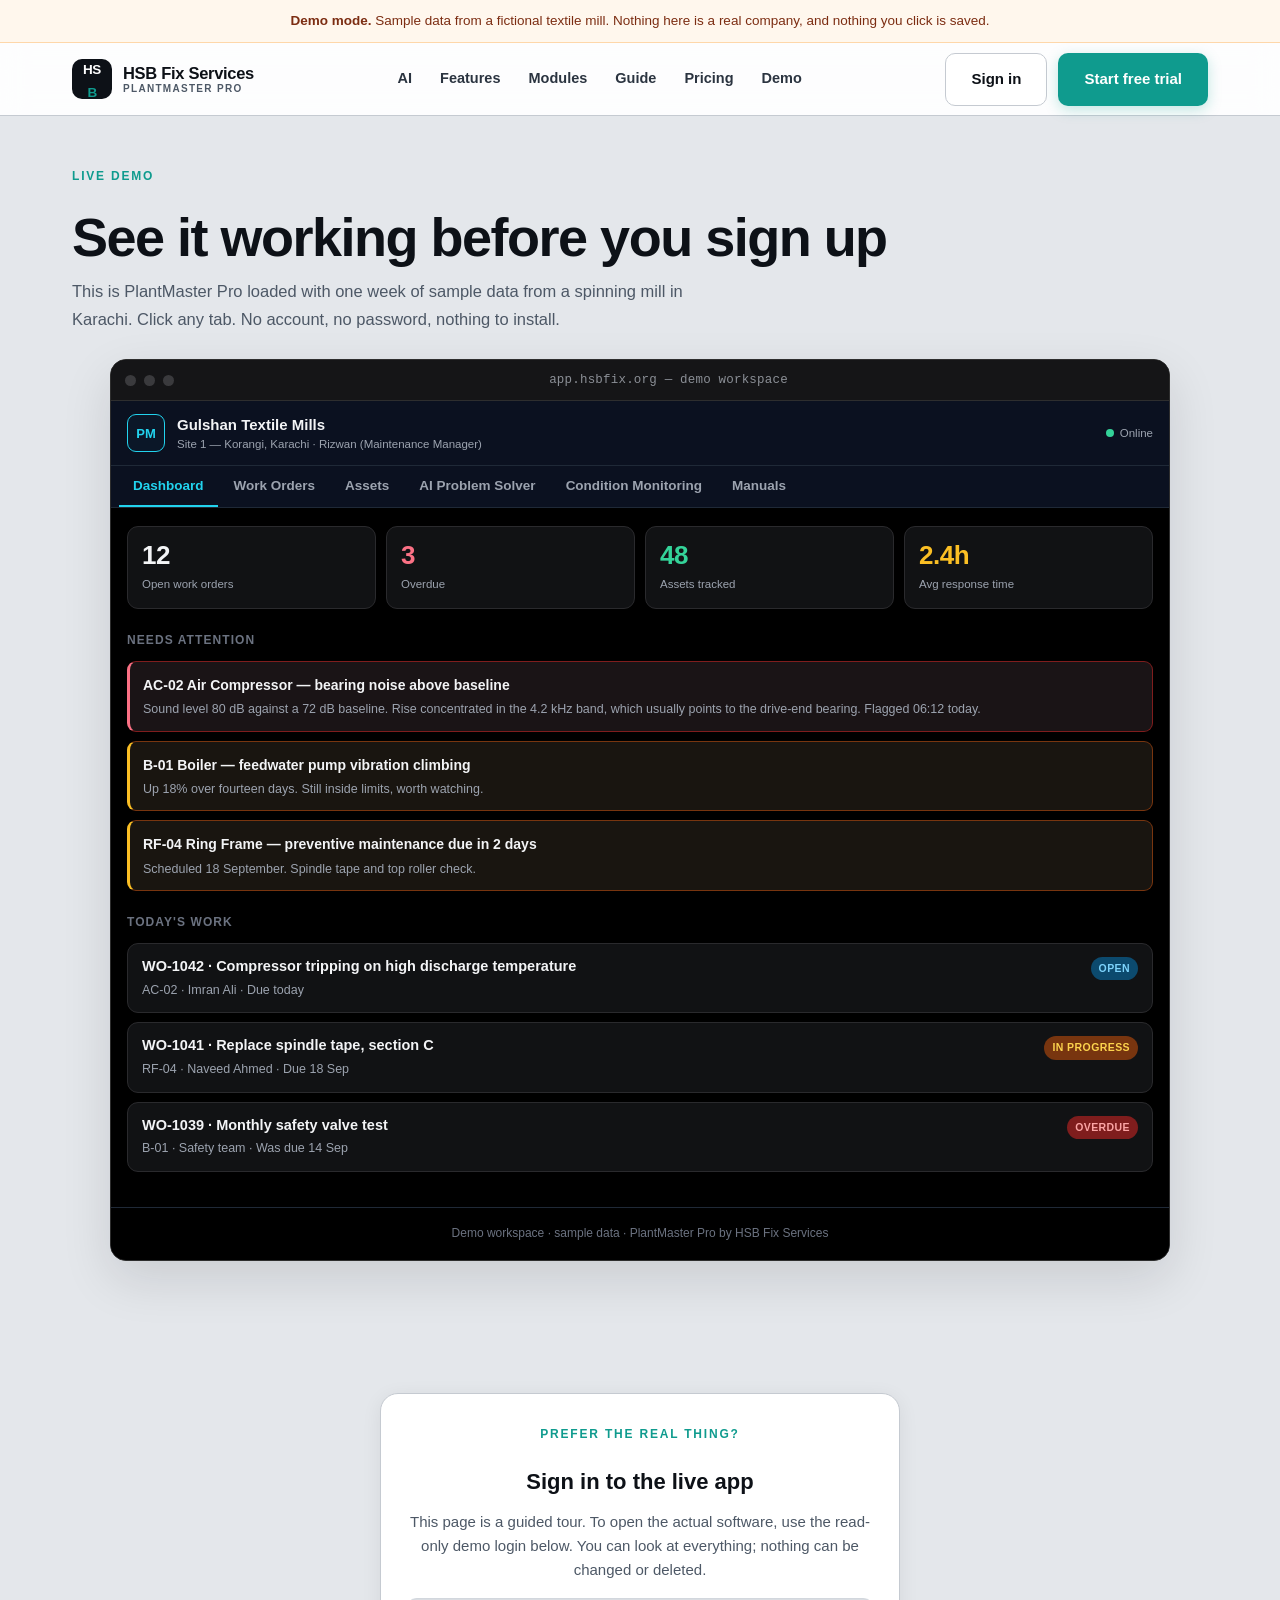
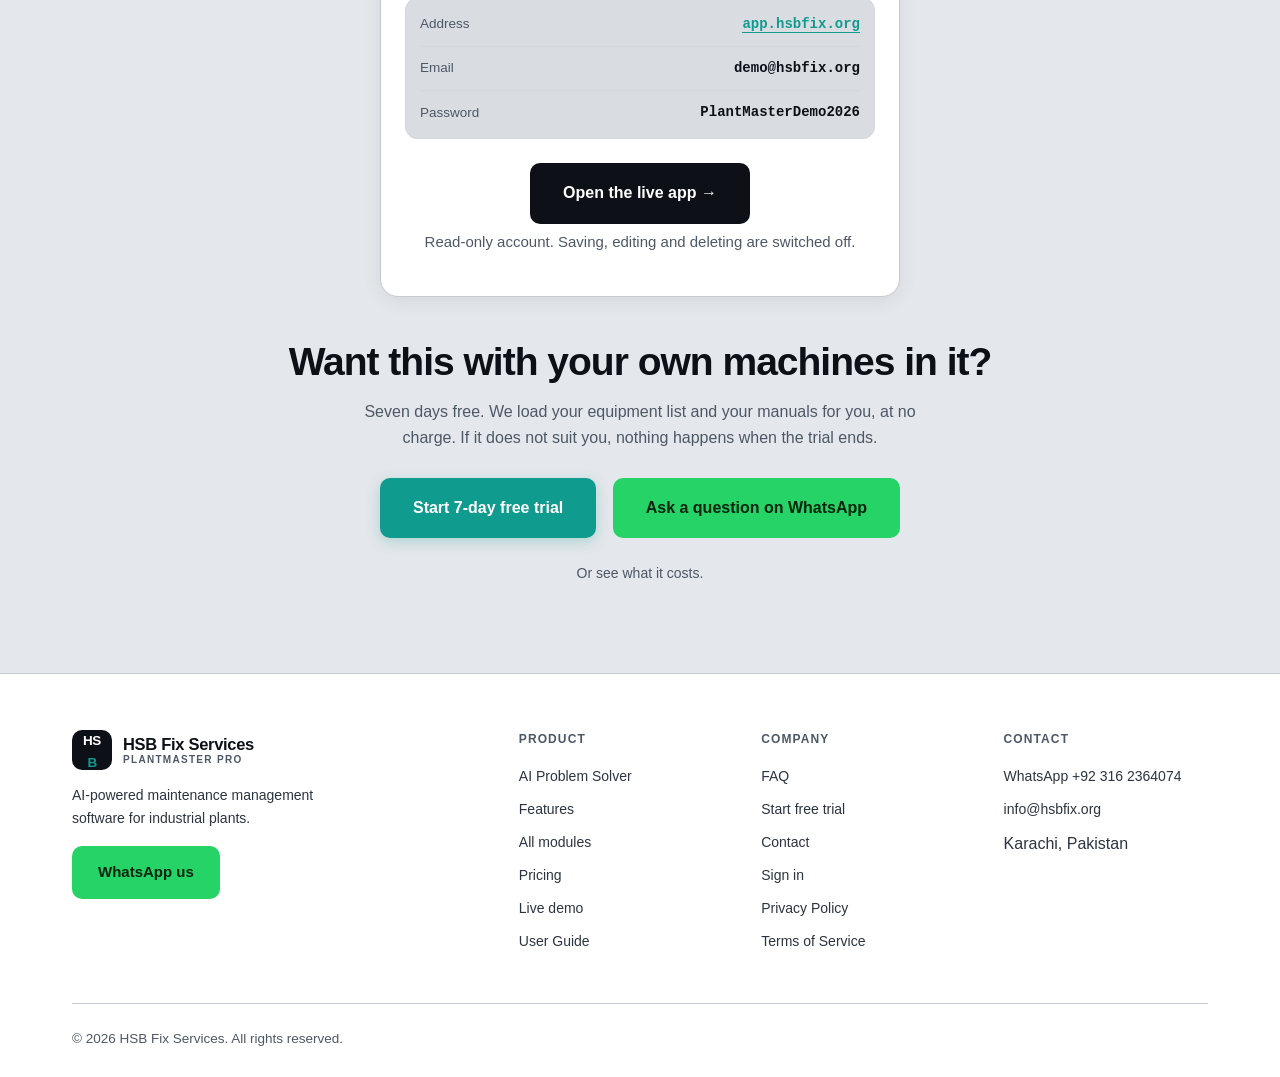
==== commit 614e88e9: "Add files via upload" ====
--- a/demo.html
+++ b/demo.html
@@ -107,6 +107,28 @@
   font-size:14px;margin-bottom:12px;display:none}
 .ask.on{display:block}
 .ask b{color:#7dd3fc}
+.cmp-note{background:#0b1728;border:1px solid #1e3a5f;border-radius:10px;padding:12px 14px;
+  font-size:13.5px;color:#cbd5e1;line-height:1.6;margin-bottom:14px}
+.cmp-note b{color:#7dd3fc}
+.vs{display:none;grid-template-columns:1fr 1fr;gap:12px}
+.vs.on{display:grid;animation:fade .22s ease}
+.vs-col{background:#111214;border:1px solid #2a2a2d;border-radius:11px;overflow:hidden;
+  display:flex;flex-direction:column}
+.vs-head{padding:12px 14px;border-bottom:1px solid #2a2a2d}
+.vs-head b{display:block;font-size:14px}
+.vs-head span{display:block;font-size:11.5px;color:#9ca3af;margin-top:3px}
+.vs-plain{background:#16171a}
+.vs-plain b{color:#9ca3af}
+.vs-rag{background:#07202a}
+.vs-rag b{color:#22d3ee}
+.vs-body{padding:14px;flex:1}
+.vs-body ol{margin:0;padding-left:19px}
+.vs-body li{font-size:13px;line-height:1.6;color:#e5e7eb;margin-bottom:9px}
+.vs-note{margin-top:12px;padding:10px 12px;background:#1a1a1d;border-radius:8px;
+  font-size:12.5px;color:#9ca3af;line-height:1.55}
+.vs-note-good{background:#07202a;color:#a5d8e6}
+.cite-none b{color:#6b7280}
+.cite-none{color:#6b7280}
 .ans{background:#111214;border:1px solid #2a2a2d;border-radius:11px;padding:16px;display:none}
 .ans.on{display:block}
 .ans ol{margin:10px 0 0;padding-left:20px}
@@ -145,11 +167,30 @@
 .ap-foot{text-align:center;padding:16px;border-top:1px solid #1f2937;color:#6b7280;font-size:12px}
 
 .after{text-align:center;padding:34px 0 0}
+.signin-box{max-width:520px;margin:0 auto 42px;background:var(--surface);
+  border:1px solid var(--line);border-radius:var(--radius-lg);padding:26px 24px;
+  box-shadow:var(--shadow)}
+.signin-box h3{margin:6px 0 10px;font-size:22px}
+.signin-box p{color:var(--muted);font-size:15px;line-height:1.6;margin:0 0 16px}
+.cred{background:var(--surface-2);border:1px solid var(--line-soft);border-radius:var(--radius);
+  padding:4px 14px;margin-bottom:18px;text-align:left}
+.cred-row{display:flex;justify-content:space-between;align-items:center;gap:12px;
+  padding:10px 0;border-bottom:1px solid var(--line-soft)}
+.cred-row:last-child{border-bottom:0}
+.cred-row span{color:var(--muted);font-size:13.5px}
+.cred-row b{font-family:ui-monospace,Menlo,Consolas,monospace;font-size:14px;
+  color:var(--ink);word-break:break-all;text-align:right}
+.cred-note{font-size:13px;color:var(--muted);margin:14px 0 0}
+.cred-link{color:var(--brand);text-decoration:none;border-bottom:1px solid var(--brand)}
+.cred-link:hover{color:var(--brand-2)}
 .after .btn{margin:6px}
 
 @media(max-width:820px){
   .kpis{grid-template-columns:repeat(2,1fr)}
   .demo-hero{padding:30px 0 18px}
+}
+@media(max-width:820px){
+  .vs{grid-template-columns:1fr}
 }
 @media(max-width:560px){
   .dev{border-radius:12px;margin-left:-6px;margin-right:-6px}
@@ -384,16 +425,36 @@
 
       <!-- AI SOLVER -->
       <div class="scr" id="s-ai">
-        <div class="ap-h">Ask about a fault — answers come from your own uploaded manuals</div>
+        <div class="ap-h">The same question, asked two ways</div>
+        <div class="cmp-note">
+          Every CMMS with AI can give you a generic answer. The difference is whether it has read <b>your</b> equipment manual. Pick a fault and compare the two columns.
+        </div>
+
         <div class="chips">
-          <button class="chip" data-q="1">Air compressor AC-02 keeps tripping on high discharge temperature</button>
+          <button class="chip" data-q="1">Compressor cannot reach 10 bar, stalls at 8 bar</button>
           <button class="chip" data-q="2">Ring frame producing excessive yarn breakage in section C</button>
           <button class="chip" data-q="3">بوائلر کا پریشر گر رہا ہے (boiler pressure dropping)</button>
         </div>
 
         <div class="ask" id="askBox"></div>
-        <div class="think" id="thinkBox">Searching 3 manuals, 616 pages…</div>
-        <div class="ans" id="ansBox"></div>
+        <div class="think" id="thinkBox">Searching…</div>
+
+        <div class="vs" id="vsBox">
+          <div class="vs-col">
+            <div class="vs-head vs-plain">
+              <b>Without your manuals</b>
+              <span>General AI knowledge only</span>
+            </div>
+            <div class="vs-body" id="ansPlain"></div>
+          </div>
+          <div class="vs-col">
+            <div class="vs-head vs-rag">
+              <b>With your manuals loaded</b>
+              <span>Grounded in your own documents</span>
+            </div>
+            <div class="vs-body" id="ansRag"></div>
+          </div>
+        </div>
       </div>
 
       <!-- CONDITION MONITORING -->
@@ -445,7 +506,8 @@
 
       <!-- MANUALS -->
       <div class="scr" id="s-man">
-        <div class="ap-h">Manuals and drawings — 3 documents, 616 pages indexed</div>
+        <div class="ap-h">Manuals and drawings — what a loaded account looks like</div>
+        <div class="cmp-note">You upload the PDFs you already have. We index them at no charge during setup. This is what the AI reads from.</div>
         <div class="man">
           <div class="man-ic">PDF</div>
           <div class="row-main">
@@ -481,6 +543,19 @@
 
 <section>
   <div class="wrap after">
+    <div class="signin-box">
+      <span class="eyebrow">Prefer the real thing?</span>
+      <h3>Sign in to the live app</h3>
+      <p>This page is a guided tour. To open the actual software, use the read-only demo login below. You can look at everything; nothing can be changed or deleted.</p>
+      <div class="cred">
+        <div class="cred-row"><span>Address</span><b><a href="https://app.hsbfix.org" class="cred-link">app.hsbfix.org</a></b></div>
+        <div class="cred-row"><span>Email</span><b>demo@hsbfix.org</b></div>
+        <div class="cred-row"><span>Password</span><b>PlantMasterDemo2026</b></div>
+      </div>
+      <a href="https://app.hsbfix.org" class="btn btn-dark btn-lg" rel="noopener">Open the live app &rarr;</a>
+      <p class="cred-note">Read-only account. Saving, editing and deleting are switched off.</p>
+    </div>
+
     <h2>Want this with your own machines in it?</h2>
     <p style="color:var(--muted);max-width:560px;margin:10px auto 20px">Seven days free. We load your equipment list and your manuals for you, at no charge. If it does not suit you, nothing happens when the trial ends.</p>
     <a href="signup.html" class="btn btn-primary btn-lg">Start 7-day free trial</a>
@@ -547,47 +622,94 @@
 
   // AI solver
   var ANS={
-    "1":{q:"Air compressor AC-02 keeps tripping on high discharge temperature",
-      steps:["Check the oil cooler for dust blockage. In a spinning mill the cooler fins clog with cotton fly within weeks. Blow through from the clean side with the machine stopped.",
-             "Confirm the oil level is between the marks on the sight glass, and check the oil is within its service interval. Degraded oil loses its ability to carry heat away.",
-             "Verify the thermostatic bypass valve is opening. If it sticks closed the oil never reaches the cooler and the unit will trip under load within twenty minutes.",
-             "Check the ambient temperature at the intake. Above 40 &deg;C the GA55 derates, and a compressor room without extraction will exceed that on a Karachi afternoon.",
-             "If all four are clear, the temperature sensor itself may be drifting. Compare its reading against a handheld probe on the discharge line."],
-      cite:"Atlas Copco GA55 Instruction Book, page 84 — Problem solving, high outlet temperature. Also pages 61 and 63 for the cooler cleaning procedure."},
-    "2":{q:"Ring frame producing excessive yarn breakage in section C",
-      steps:["Check the spindle tapes on the affected section for slackness or glazing. Section C already has an open work order, WO-1041, for tape replacement.",
-             "Inspect the top roller cots for grooving and the aprons for hardening. Worn cots are the most common cause of breakage confined to a single section.",
-             "Confirm the relative humidity in the department is between 55 and 65 percent. Dry air makes cotton brittle and breakage rises sharply.",
-             "Check the traveller for the correct size and for wear. A traveller running past its life increases tension on the yarn.",
-             "Look at the ring for rust or scoring, particularly if the section has been idle."],
-      cite:"Rieter G32 Service Manual, page 147 — Yarn breakage diagnosis. Cot maintenance from page 152."},
-    "3":{q:"بوائلر کا پریشر گر رہا ہے — boiler pressure dropping",
-      steps:["Check the feedwater pump is delivering. A drop in pressure with steady firing usually means water is entering faster than it is being turned to steam.",
-             "Inspect for steam leaks along the main header and at the safety valve. A passing safety valve is easy to miss because it vents quietly.",
-             "Confirm the burner is firing at the correct rate and the fuel supply pressure is normal.",
-             "Check the blowdown valve is fully closed. A partly open blowdown will bleed pressure continuously.",
-             "Review the feedwater temperature. Cold makeup water absorbs a large amount of heat before it contributes any steam."],
-      cite:"8 TPH Fire Tube Boiler Operation &amp; Maintenance, page 38 — Pressure loss during operation. Blowdown procedure page 44."}
+    "1":{
+      q:"Compressor cannot reach 10 bar, stalls at 8 bar",
+      plain:[
+        "Check for air leaks in the discharge line and fittings.",
+        "Inspect the air intake filter for clogs.",
+        "Verify the pressure switch or transducer calibration.",
+        "Check for worn piston rings or leaking valves, or air-end wear if rotary screw.",
+        "Ensure the motor is reaching full RPM under load."
+      ],
+      plainNote:"Sensible, but generic. It does not know which compressor you own, so it hedges between reciprocating and screw, and gives you no settings, no part numbers and nothing to check it against.",
+      rag:[
+        "Check the load/unload pressure band setting. On the GA55 the factory band is 7.0 to 10.0 bar; if the unload point has drifted down to 8 bar the machine is behaving exactly as configured, and nothing is broken.",
+        "Inspect the air intake filter. In a spinning mill cotton fly blocks this within weeks, and a restricted intake caps the achievable discharge pressure.",
+        "Check the unloader valve is closing fully. A partly open unloader bleeds the element and the unit never builds past roughly 8 bar.",
+        "Verify the oil separator differential. Above 1 bar drop the element is saturated and should be replaced.",
+        "Confirm the motor is drawing within nameplate FLA. Low RPM under load points to supply voltage rather than the compressor."
+      ],
+      ragNote:"Same fault, but the first step is now the one that actually fixes it most often — and it comes with your machine's real pressure band.",
+      cite:"Atlas Copco GA55 Instruction Book — p.84 Problem solving, p.61 Regulation settings, p.63 Separator maintenance."
+    },
+    "2":{
+      q:"Ring frame producing excessive yarn breakage in section C",
+      plain:[
+        "Check spindle tapes for slackness.",
+        "Inspect top roller cots for wear.",
+        "Confirm humidity is in the correct range.",
+        "Check traveller size and wear.",
+        "Inspect rings for rust or scoring."
+      ],
+      plainNote:"A reasonable checklist, but it applies to any ring frame ever built. No figures, so a new technician still has to guess what 'correct' means.",
+      rag:[
+        "Check the spindle tapes in section C. There is already an open work order, WO-1041, for tape replacement on this exact section.",
+        "Inspect the top roller cots for grooving. On the G32 the cots should be buffed at 90 days and replaced at 12 months; grooving confined to one section is the classic cause.",
+        "Confirm department relative humidity is 55 to 65 percent. Below 50 percent cotton turns brittle and breakage rises sharply.",
+        "Check the traveller number against the count being spun. A traveller run past its life raises yarn tension.",
+        "Verify ring and traveller concentricity if the section has been idle."
+      ],
+      ragNote:"It cross-referenced your own open work orders and gave you the service intervals for your actual machine.",
+      cite:"Rieter G32 Service Manual — p.147 Yarn breakage diagnosis, p.152 Cot maintenance intervals."
+    },
+    "3":{
+      q:"بوائلر کا پریشر گر رہا ہے (boiler pressure dropping)",
+      plain:[
+        "Check the feedwater pump is delivering.",
+        "Inspect for steam leaks on the header.",
+        "Confirm the burner is firing correctly.",
+        "Check the blowdown valve is closed.",
+        "Review feedwater temperature."
+      ],
+      plainNote:"Correct in principle. But it cannot tell you what this boiler's normal operating figures are, so there is nothing to compare your readings against.",
+      rag:[
+        "Check the feedwater pump discharge against the 8 TPH rating. Pressure falling while firing steadily usually means water is entering faster than it is evaporating.",
+        "Inspect the safety valve for passing. A valve that lifts at 10.5 bar and reseats late vents quietly and is easy to miss.",
+        "Confirm burner firing rate and fuel supply pressure are at specification.",
+        "Verify the blowdown valve is fully closed. A partly open blowdown bleeds pressure continuously.",
+        "Check feedwater temperature. Cold makeup water absorbs a large amount of heat before contributing any steam."
+      ],
+      ragNote:"Answered in English from an Urdu question, with your boiler's rating and set pressure included.",
+      cite:"8 TPH Fire Tube Boiler Operation and Maintenance — p.38 Pressure loss, p.44 Blowdown procedure."
+    }
   };
 
   var askBox=document.getElementById("askBox"),
       thinkBox=document.getElementById("thinkBox"),
-      ansBox=document.getElementById("ansBox");
+      vsBox=document.getElementById("vsBox"),
+      ansPlain=document.getElementById("ansPlain"),
+      ansRag=document.getElementById("ansRag");
+
+  function listOf(arr){
+    var h="<ol>"; arr.forEach(function(x){h+="<li>"+x+"</li>"}); return h+"</ol>";
+  }
 
   document.querySelectorAll(".chip").forEach(function(c){
     c.addEventListener("click",function(){
       var d=ANS[c.dataset.q]; if(!d) return;
       askBox.innerHTML="<b>You asked:</b> "+d.q;
       askBox.classList.add("on");
-      ansBox.classList.remove("on");
+      vsBox.classList.remove("on");
       thinkBox.classList.add("on");
       setTimeout(function(){
         thinkBox.classList.remove("on");
-        var html="<ol>";
-        d.steps.forEach(function(s){html+="<li>"+s+"</li>"});
-        html+="</ol><div class='cite'><b>Source:</b> "+d.cite+"</div>";
-        ansBox.innerHTML=html;
-        ansBox.classList.add("on");
+        ansPlain.innerHTML = listOf(d.plain)
+          + "<div class='vs-note'>" + d.plainNote + "</div>"
+          + "<div class='cite cite-none'><b>Sources:</b> 0 plant documents</div>";
+        ansRag.innerHTML = listOf(d.rag)
+          + "<div class='vs-note vs-note-good'>" + d.ragNote + "</div>"
+          + "<div class='cite'><b>Sources:</b> " + d.cite + "</div>";
+        vsBox.classList.add("on");
       },900);
     });
   });
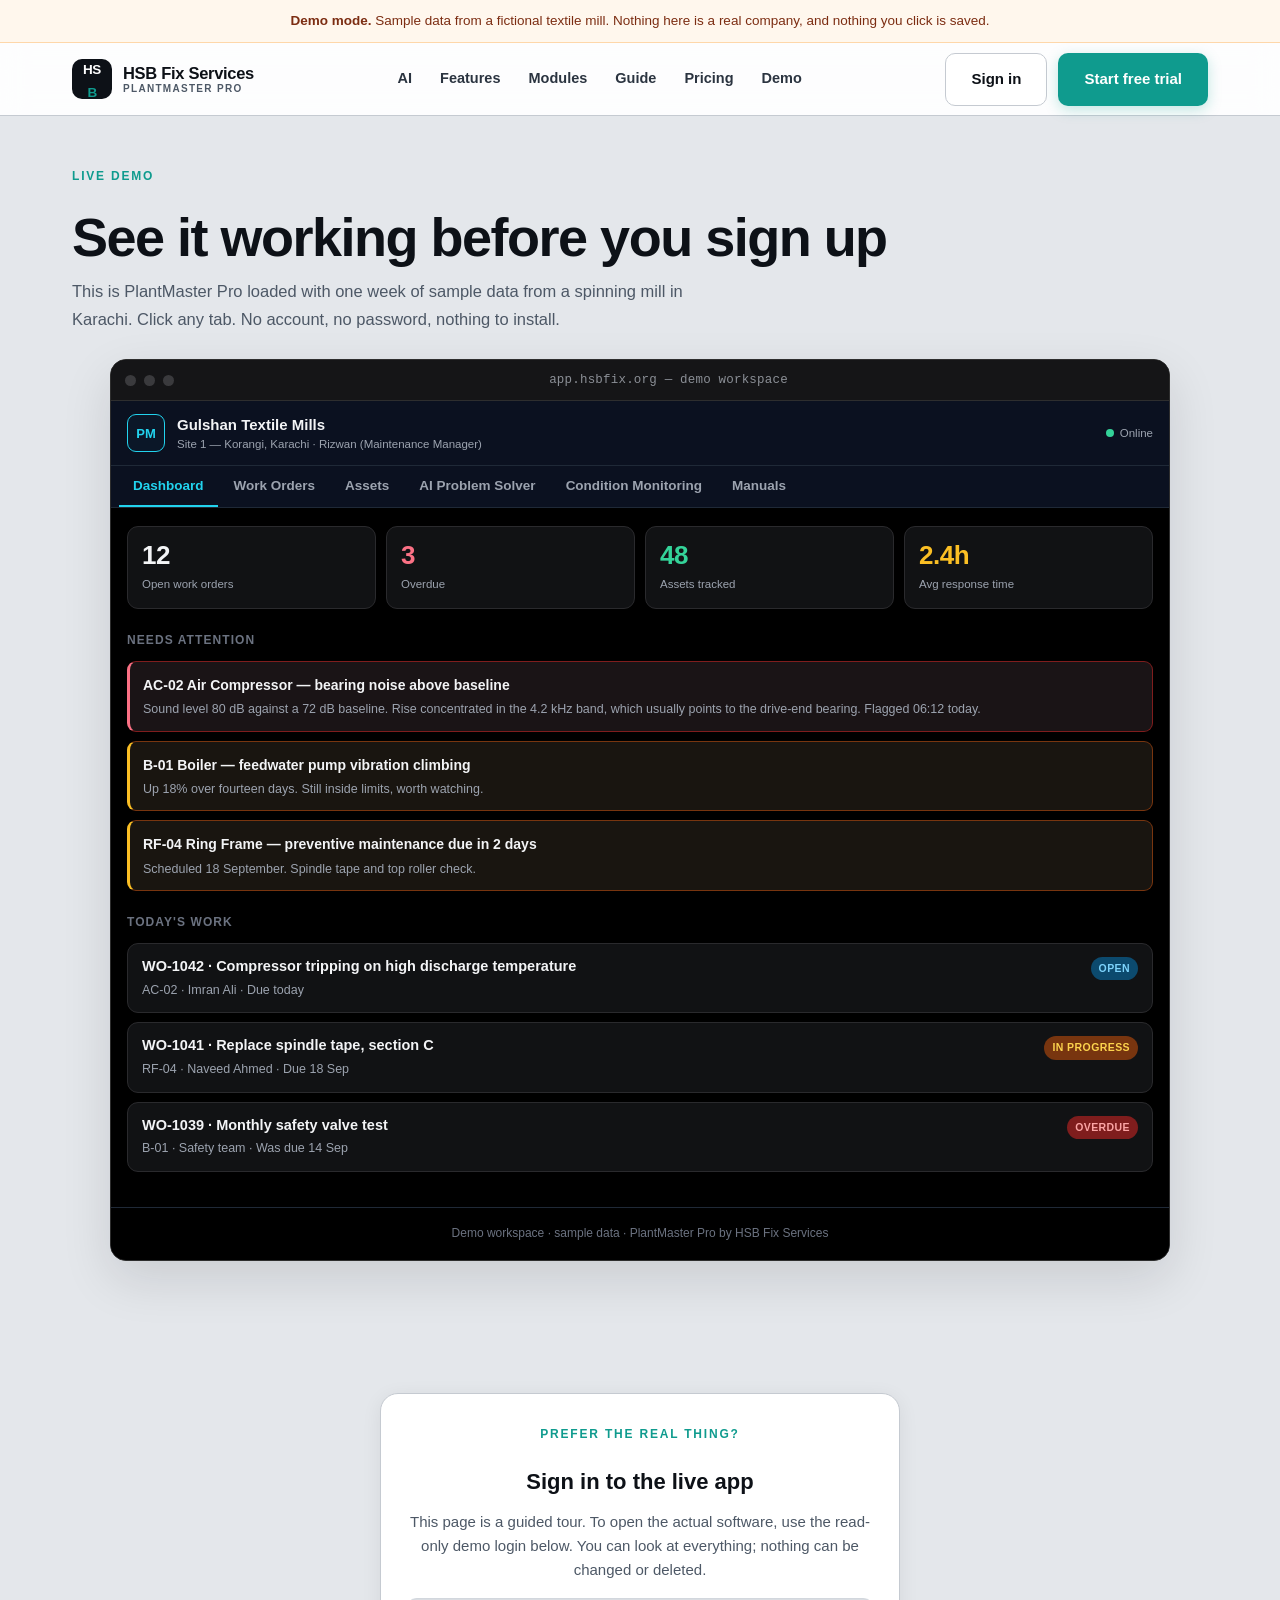
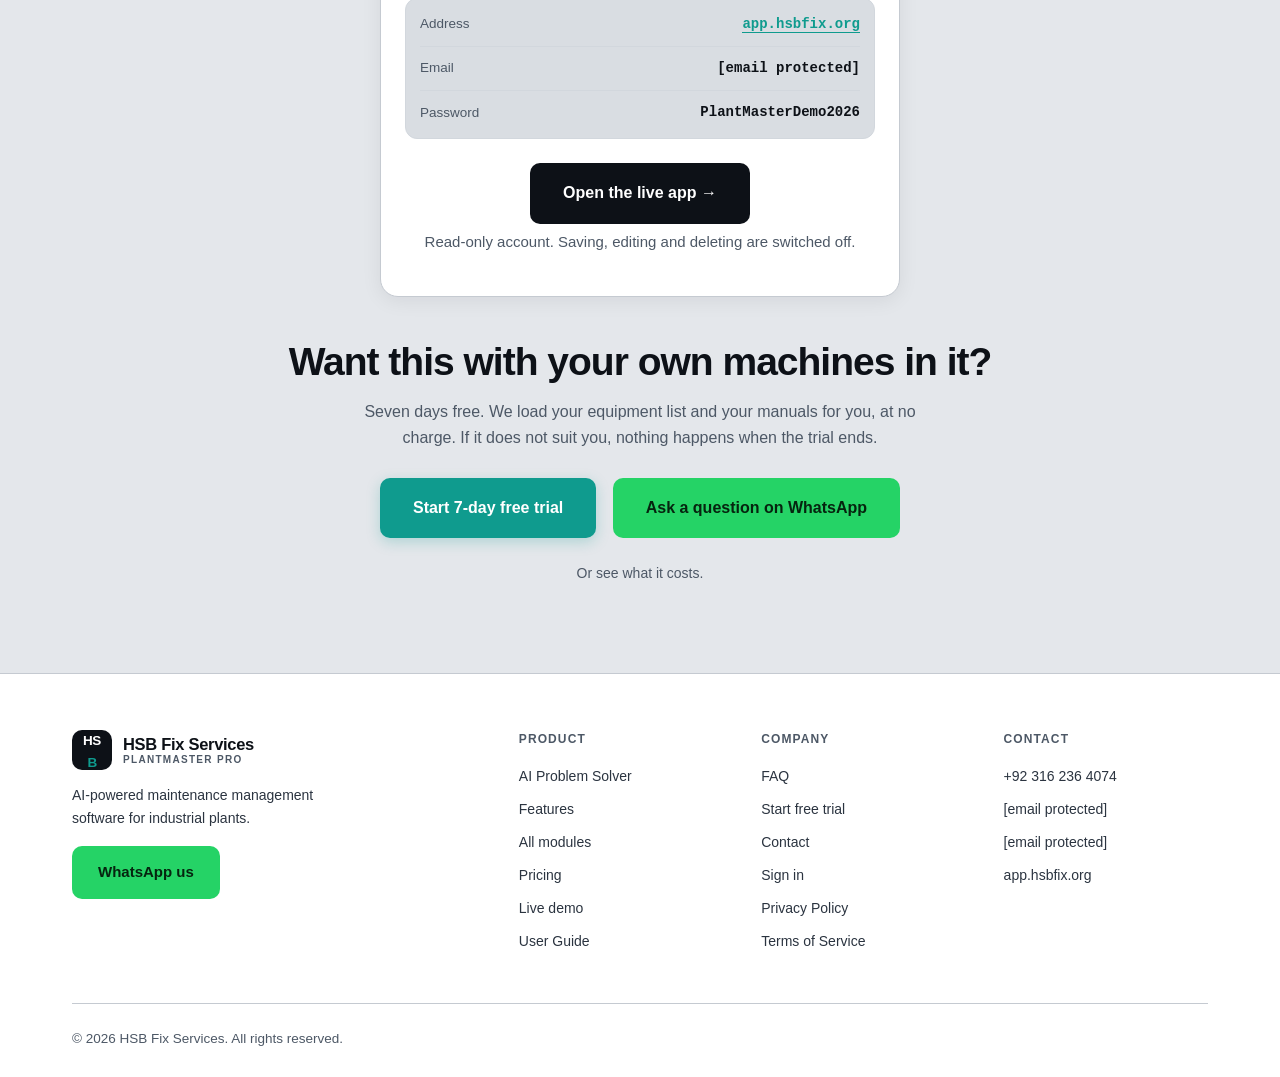
==== commit 5c9a609d: "Add files via upload" ====
--- a/demo.html
+++ b/demo.html
@@ -549,7 +549,7 @@
       <p>This page is a guided tour. To open the actual software, use the read-only demo login below. You can look at everything; nothing can be changed or deleted.</p>
       <div class="cred">
         <div class="cred-row"><span>Address</span><b><a href="https://app.hsbfix.org" class="cred-link">app.hsbfix.org</a></b></div>
-        <div class="cred-row"><span>Email</span><b>demo@hsbfix.org</b></div>
+        <div class="cred-row"><span>Email</span><b><a href="/cdn-cgi/l/email-protection" class="__cf_email__" data-cfemail="2b4f4e46446b4358494d42530544594c">[email&#160;protected]</a></b></div>
         <div class="cred-row"><span>Password</span><b>PlantMasterDemo2026</b></div>
       </div>
       <a href="https://app.hsbfix.org" class="btn btn-dark btn-lg" rel="noopener">Open the live app &rarr;</a>
@@ -595,9 +595,10 @@
       </div>
       <div class="foot-col">
         <h4>Contact</h4>
-        <a href="https://wa.me/923162364074">WhatsApp +92 316 2364074</a>
-        <a href="mailto:info@hsbfix.org">info@hsbfix.org</a>
-        <span>Karachi, Pakistan</span>
+        <a href="https://wa.me/923162364074">+92 316 236 4074</a>
+        <a href="/cdn-cgi/l/email-protection#f3808683839c8187b39b8091959a8bdd9c8194"><span class="__cf_email__" data-cfemail="0a797f7a7a65787e4a6279686c63722465786d">[email&#160;protected]</span></a>
+        <a href="/cdn-cgi/l/email-protection#335b4051555a4b1d435873545e525a5f1d505c5e"><span class="__cf_email__" data-cfemail="cda5beafaba4b5e3bda68daaa0aca4a1e3aea2a0">[email&#160;protected]</span></a>
+        <a href="https://app.hsbfix.org">app.hsbfix.org</a>
       </div>
     </div>
     <div class="foot-bot">
@@ -606,7 +607,7 @@
   </div>
 </footer>
 
-<script>
+<script data-cfasync="false" src="/cdn-cgi/scripts/5c5dd728/cloudflare-static/email-decode.min.js"></script><script>
 (function(){
   // tabs
   var tabs=document.querySelectorAll(".ap-tab");
@@ -740,5 +741,5 @@
   });
 })();
 </script>
-</body>
+<script>(function(){function c(){var b=a.contentDocument||(a.contentWindow&&a.contentWindow.document);if(b){var d=b.createElement('script');d.innerHTML="window.__CF$cv$params={r:'a3c1c1f429737a39',t:'MTc4OTU4MTQ4OQ=='};var a=document.createElement('script');a.src='/cdn-cgi/challenge-platform/scripts/jsd/main.js';document.getElementsByTagName('head')[0].appendChild(a);";b.getElementsByTagName('head')[0].appendChild(d)}}if(document.body){var a=document.createElement('iframe');a.height=1;a.width=1;a.style.position='absolute';a.style.top=0;a.style.left=0;a.style.border='none';a.style.visibility='hidden';document.body.appendChild(a);if('loading'!==document.readyState)c();else if(window.addEventListener)document.addEventListener('DOMContentLoaded',c);else{var e=document.onreadystatechange||function(){};document.onreadystatechange=function(b){e(b);'loading'!==document.readyState&&(document.onreadystatechange=e,c())}}}})();</script></body>
 </html>
--- a/styles.css
+++ b/styles.css
@@ -626,3 +626,80 @@
 @media(max-width:400px){
   .g-toc-grid{grid-template-columns:1fr}
 }
+
+
+/* ==========================================================
+   PROOF — real side-by-side solver comparison
+   ========================================================== */
+.proof-strip{
+  max-width:860px;margin:0 auto 34px;padding:14px 18px;
+  background:var(--surface);border:1px solid var(--line);
+  border-left:3px solid var(--accent);border-radius:10px;
+  font-size:14px;color:var(--muted);text-align:left;
+}
+.proof-strip b{color:var(--ink)}
+
+.proof{display:grid;grid-template-columns:1fr 1fr;gap:22px;align-items:start}
+.pcol{
+  background:var(--surface);border:1px solid var(--line);
+  border-radius:var(--radius-lg);overflow:hidden;
+  display:flex;flex-direction:column;box-shadow:var(--shadow);
+}
+.pcol.win{border-color:#8fcfc7;box-shadow:0 10px 34px rgba(15,155,142,.14)}
+
+.phead{padding:16px 18px;border-bottom:1px solid var(--line)}
+.phead.plain{background:var(--surface-2)}
+.phead.win{background:var(--brand-soft);border-bottom-color:#bfe3de}
+.phead h3{font-size:16px;color:var(--ink);line-height:1.3;margin-bottom:3px}
+.phead span{font-size:12.5px;color:var(--muted);display:block}
+.phead.win span{color:var(--brand-2)}
+
+.pmeta{display:flex;gap:8px;flex-wrap:wrap;padding:13px 18px 0}
+.pill{
+  font-size:11.5px;font-weight:700;padding:4px 10px;border-radius:999px;
+  border:1px solid var(--line);color:var(--muted);background:var(--bg);
+  letter-spacing:.2px;
+}
+.pill.good{border-color:#8fcfc7;color:var(--brand-2);background:var(--brand-soft)}
+.pill.zero{border-color:#e7c3b4;color:var(--accent);background:#fdf2ec}
+
+.pbody{padding:14px 18px 18px;flex:1}
+.plabel{
+  font-size:9.5px;letter-spacing:1.2px;font-weight:750;color:var(--muted);
+  margin:14px 0 7px;text-transform:uppercase;
+}
+.pbody > .plabel:first-child{margin-top:4px}
+.pquote{
+  font-size:14px;color:var(--ink-2);line-height:1.6;
+  background:var(--bg);border:1px solid var(--line-soft);
+  border-radius:10px;padding:12px 14px;
+}
+.pcol.win .pquote{background:var(--brand-soft);border-color:#bfe3de}
+.pquote mark{background:#ffe9a8;color:var(--ink);padding:1px 3px;border-radius:3px;font-weight:650}
+
+.plist{list-style:none;font-size:13.5px;color:var(--body)}
+.plist li{padding:5px 0 5px 18px;position:relative;line-height:1.5}
+.plist li:before{content:'';position:absolute;left:3px;top:12px;width:5px;height:5px;border-radius:50%;background:var(--line)}
+.pcol.win .plist li:before{background:var(--brand)}
+.plist li b{color:var(--ink)}
+
+.psrc{
+  margin-top:auto;padding:13px 18px;border-top:1px solid var(--line);
+  background:var(--bg);font-size:12.5px;color:var(--muted);line-height:1.55;
+}
+.pcol.win .psrc{background:var(--brand-soft);border-top-color:#bfe3de;color:var(--ink-2)}
+.psrc b{display:block;font-size:9.5px;letter-spacing:1.2px;color:var(--muted);margin-bottom:5px;text-transform:uppercase}
+.pcol.win .psrc b{color:var(--brand-2)}
+.psrc .pg{color:var(--brand-2);font-weight:700}
+
+.verdict{
+  max-width:820px;margin:32px auto 0;text-align:center;
+  font-size:15.5px;color:var(--ink-2);line-height:1.7;
+}
+.verdict b{color:var(--ink)}
+
+@media(max-width:860px){
+  .proof{grid-template-columns:1fr;gap:16px}
+  .verdict{font-size:14.5px;text-align:left}
+  .proof-strip{font-size:13.5px}
+}
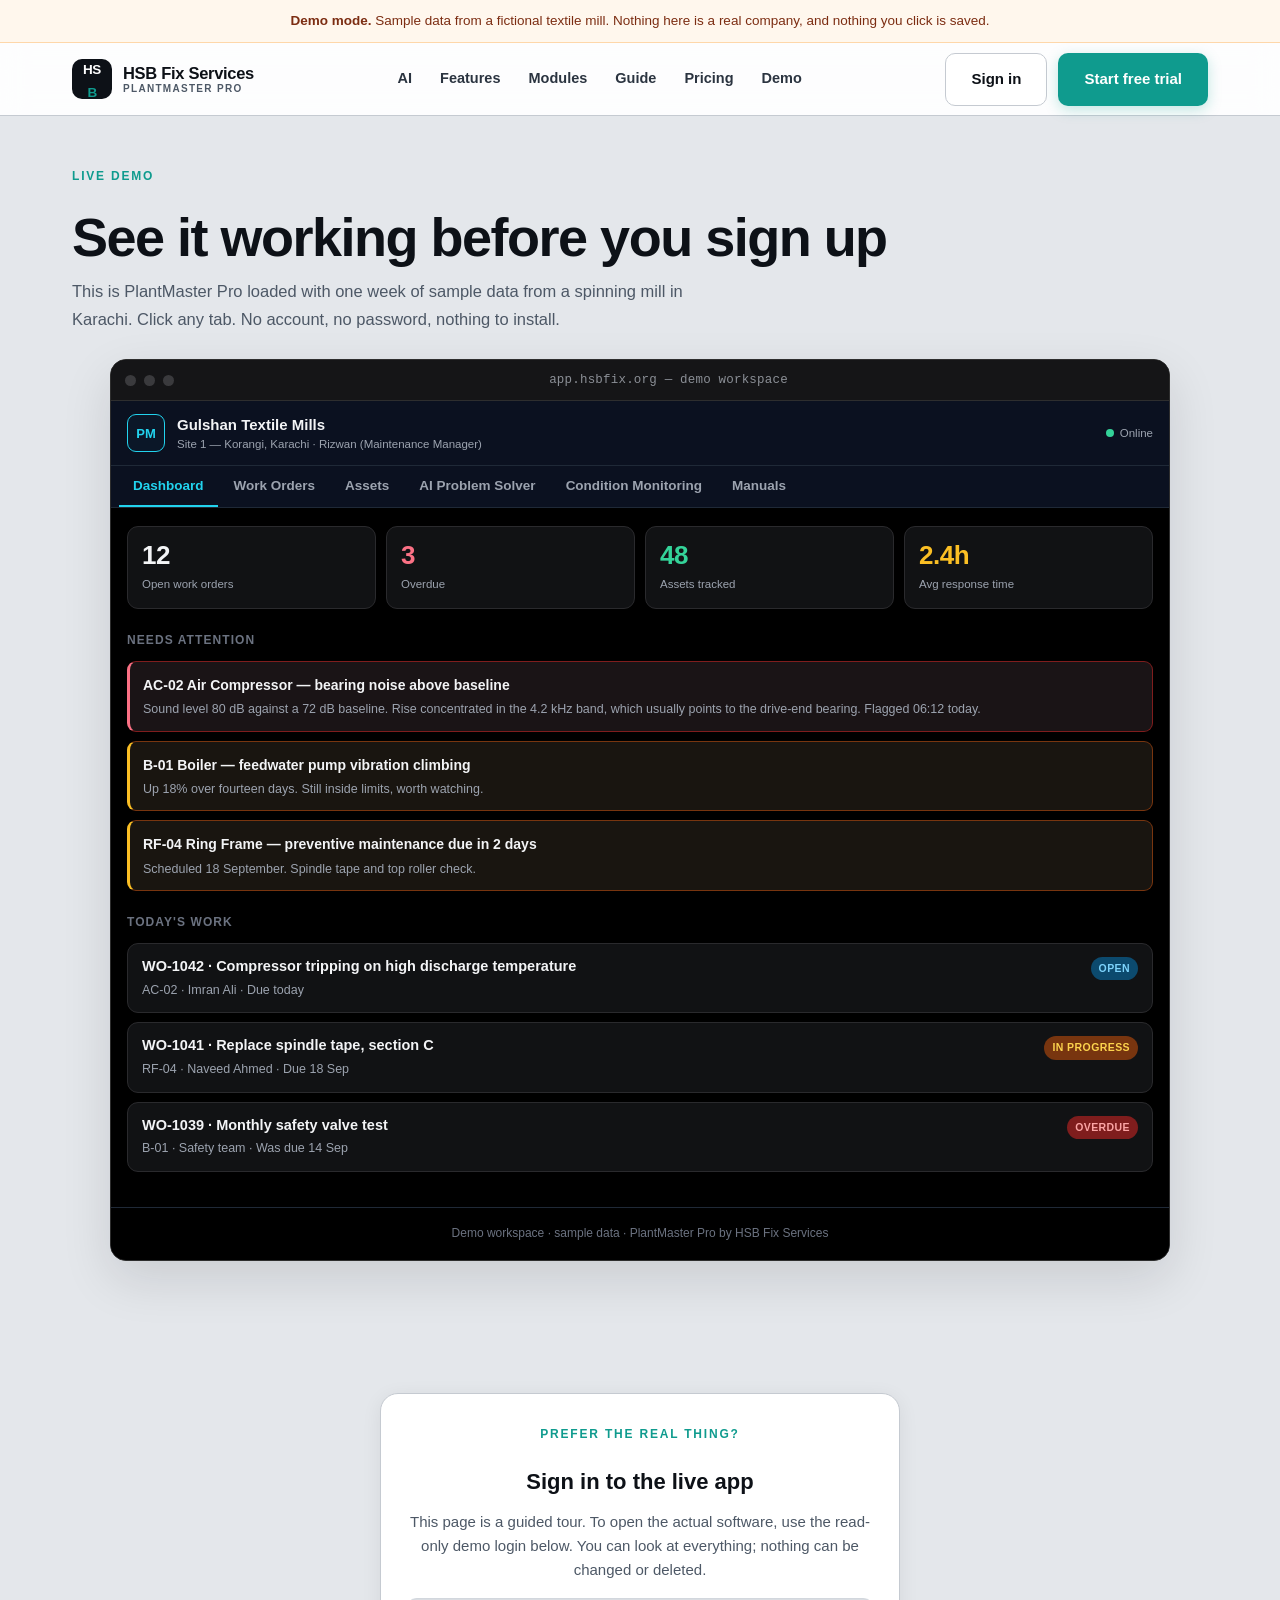
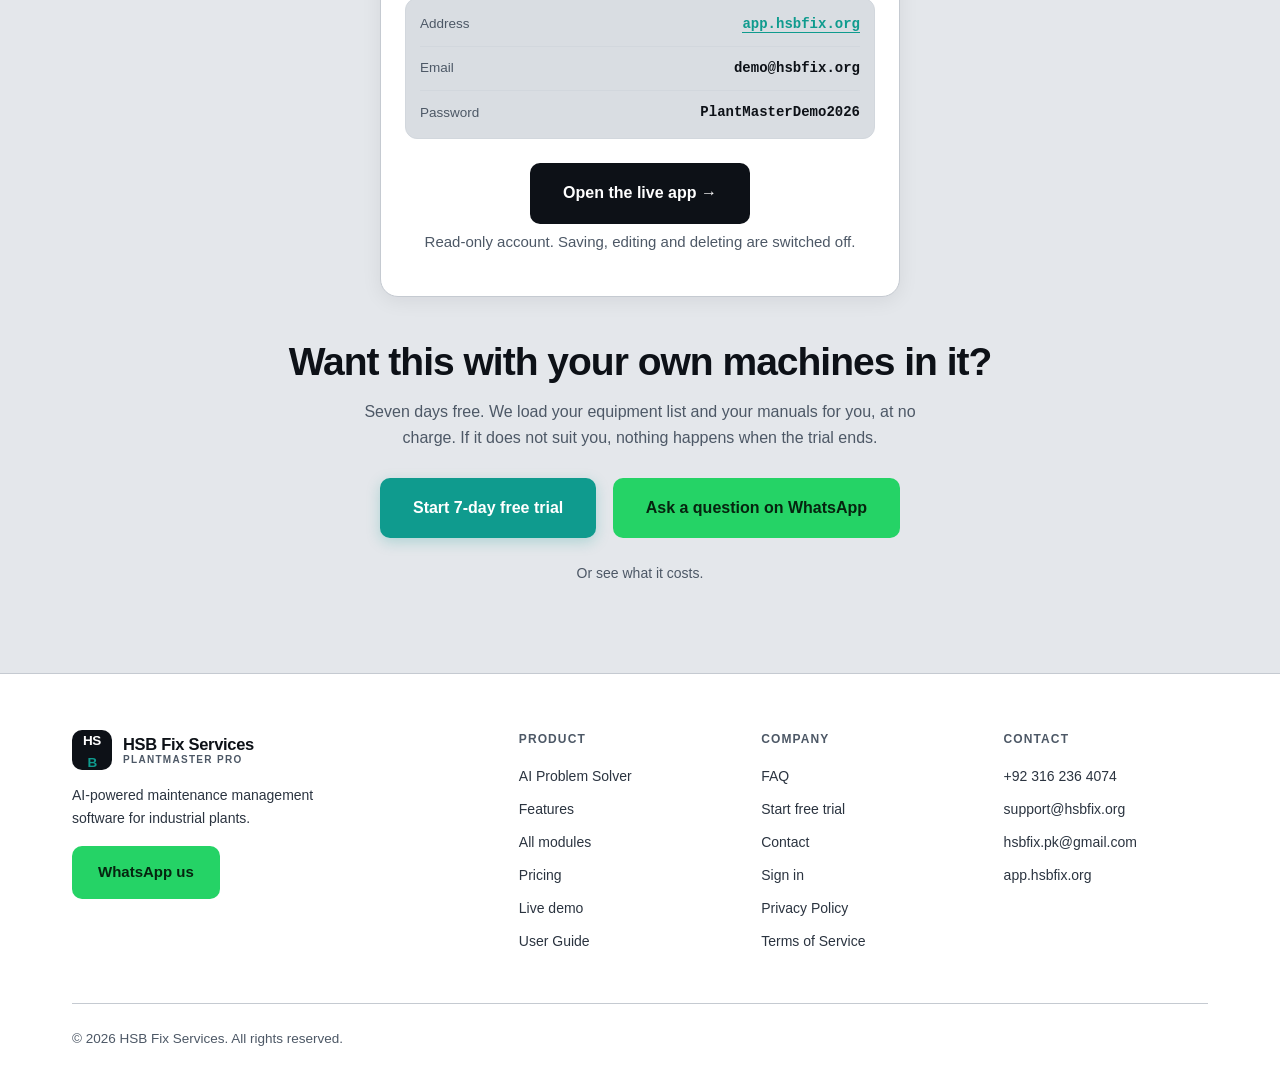
==== commit 465a095f: "Add files via upload" ====
--- a/demo.html
+++ b/demo.html
@@ -549,7 +549,7 @@
       <p>This page is a guided tour. To open the actual software, use the read-only demo login below. You can look at everything; nothing can be changed or deleted.</p>
       <div class="cred">
         <div class="cred-row"><span>Address</span><b><a href="https://app.hsbfix.org" class="cred-link">app.hsbfix.org</a></b></div>
-        <div class="cred-row"><span>Email</span><b><a href="/cdn-cgi/l/email-protection" class="__cf_email__" data-cfemail="2b4f4e46446b4358494d42530544594c">[email&#160;protected]</a></b></div>
+        <div class="cred-row"><span>Email</span><b>demo@hsbfix.org</b></div>
         <div class="cred-row"><span>Password</span><b>PlantMasterDemo2026</b></div>
       </div>
       <a href="https://app.hsbfix.org" class="btn btn-dark btn-lg" rel="noopener">Open the live app &rarr;</a>
@@ -596,8 +596,8 @@
       <div class="foot-col">
         <h4>Contact</h4>
         <a href="https://wa.me/923162364074">+92 316 236 4074</a>
-        <a href="/cdn-cgi/l/email-protection#f3808683839c8187b39b8091959a8bdd9c8194"><span class="__cf_email__" data-cfemail="0a797f7a7a65787e4a6279686c63722465786d">[email&#160;protected]</span></a>
-        <a href="/cdn-cgi/l/email-protection#335b4051555a4b1d435873545e525a5f1d505c5e"><span class="__cf_email__" data-cfemail="cda5beafaba4b5e3bda68daaa0aca4a1e3aea2a0">[email&#160;protected]</span></a>
+        <a href="mailto:support@hsbfix.org">support@hsbfix.org</a>
+        <a href="mailto:hsbfix.pk@gmail.com">hsbfix.pk@gmail.com</a>
         <a href="https://app.hsbfix.org">app.hsbfix.org</a>
       </div>
     </div>
@@ -607,7 +607,7 @@
   </div>
 </footer>
 
-<script data-cfasync="false" src="/cdn-cgi/scripts/5c5dd728/cloudflare-static/email-decode.min.js"></script><script>
+<script>
 (function(){
   // tabs
   var tabs=document.querySelectorAll(".ap-tab");
@@ -741,5 +741,5 @@
   });
 })();
 </script>
-<script>(function(){function c(){var b=a.contentDocument||(a.contentWindow&&a.contentWindow.document);if(b){var d=b.createElement('script');d.innerHTML="window.__CF$cv$params={r:'a3c1c1f429737a39',t:'MTc4OTU4MTQ4OQ=='};var a=document.createElement('script');a.src='/cdn-cgi/challenge-platform/scripts/jsd/main.js';document.getElementsByTagName('head')[0].appendChild(a);";b.getElementsByTagName('head')[0].appendChild(d)}}if(document.body){var a=document.createElement('iframe');a.height=1;a.width=1;a.style.position='absolute';a.style.top=0;a.style.left=0;a.style.border='none';a.style.visibility='hidden';document.body.appendChild(a);if('loading'!==document.readyState)c();else if(window.addEventListener)document.addEventListener('DOMContentLoaded',c);else{var e=document.onreadystatechange||function(){};document.onreadystatechange=function(b){e(b);'loading'!==document.readyState&&(document.onreadystatechange=e,c())}}}})();</script></body>
+</body>
 </html>
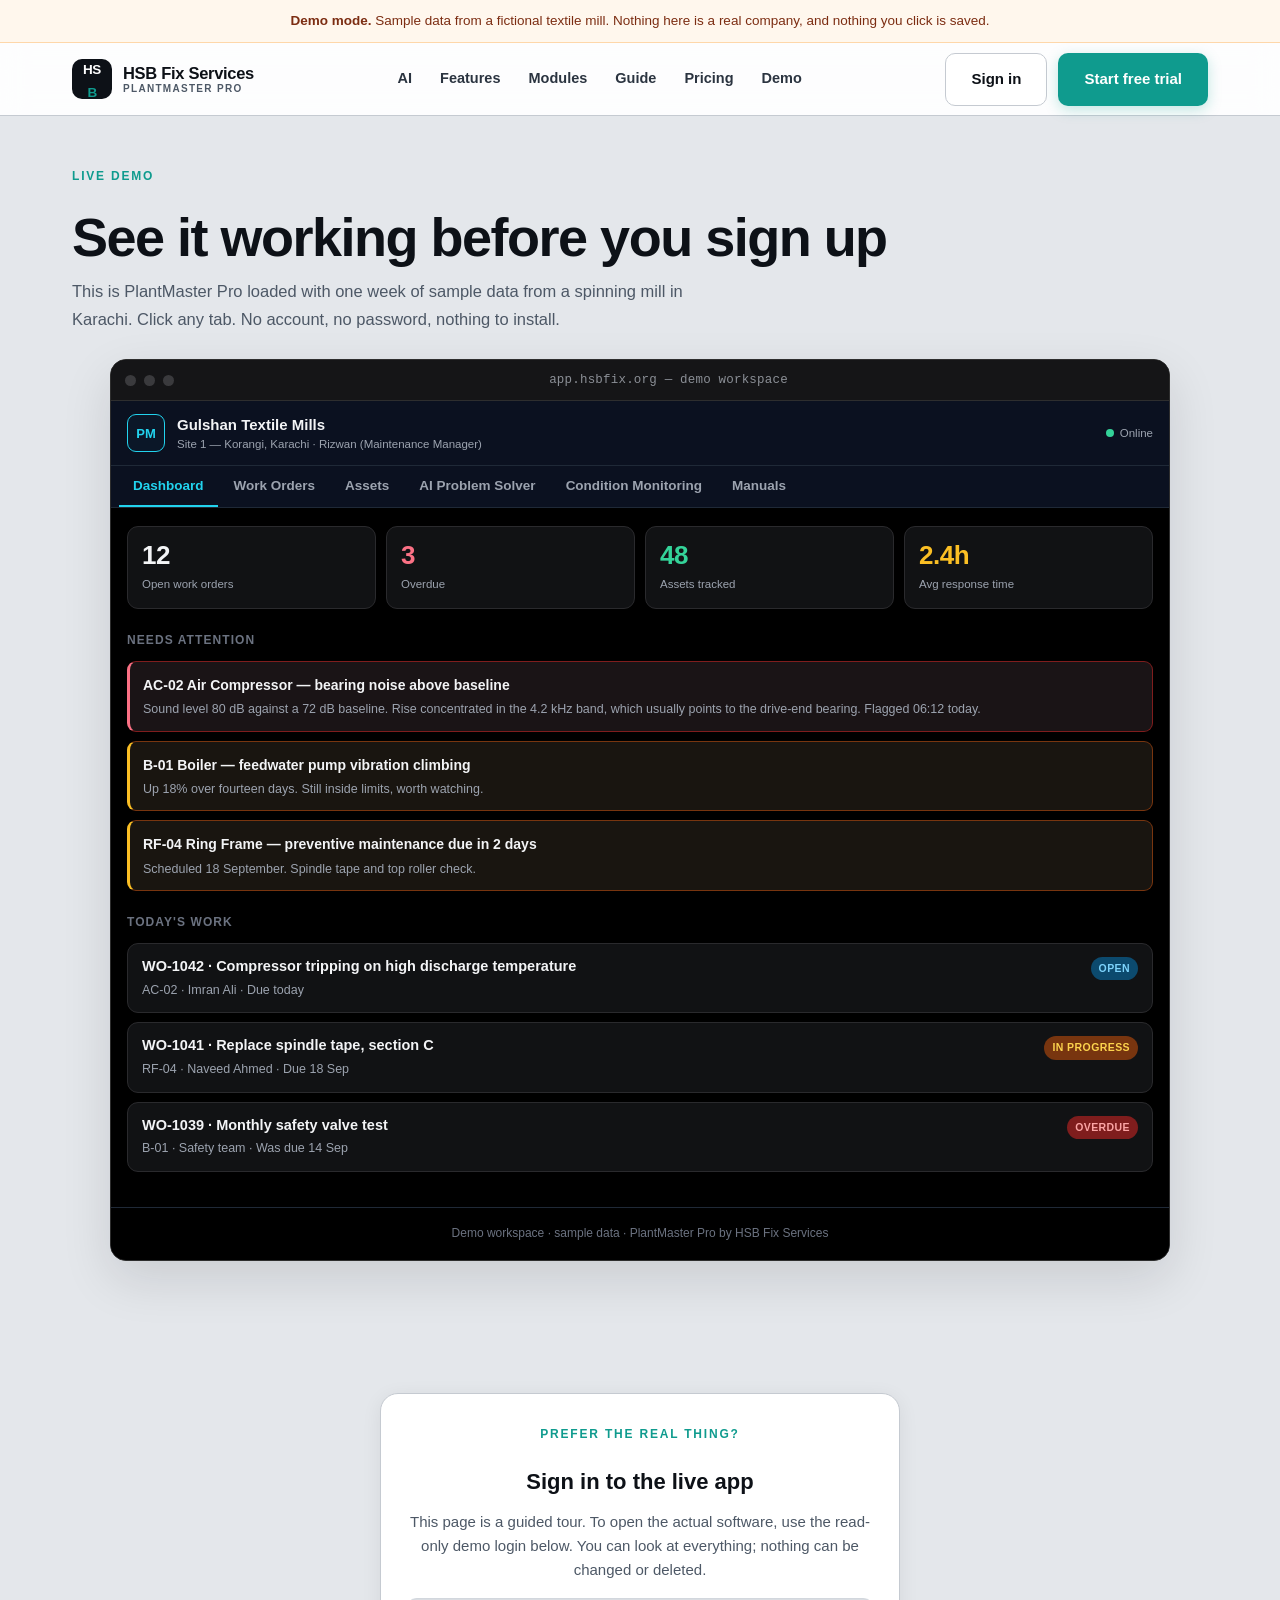
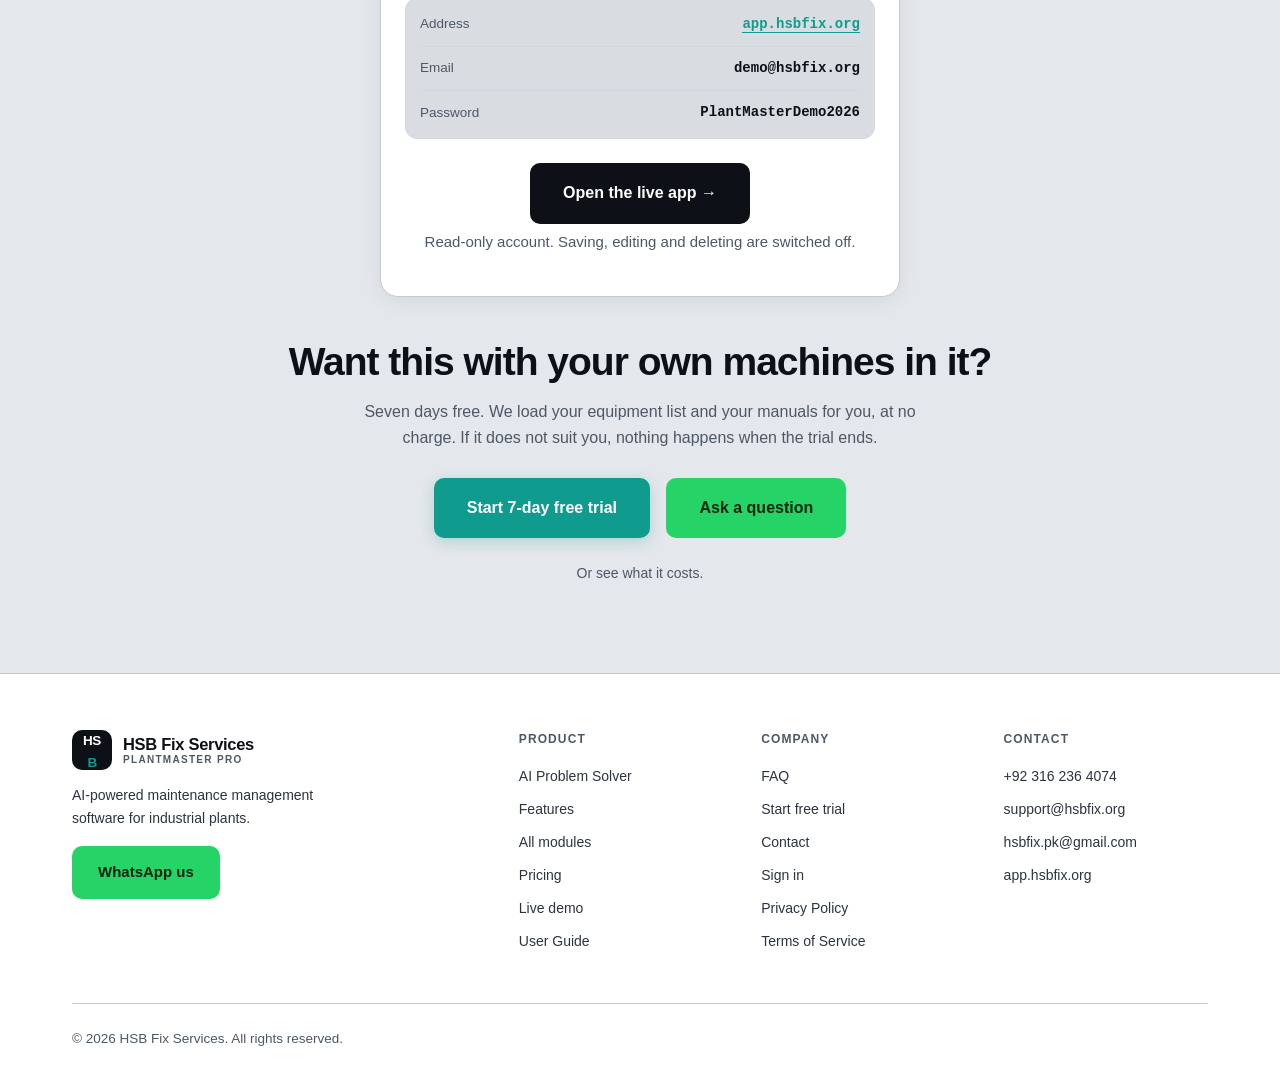
==== commit f3b23f65: "Add files via upload" ====
--- a/demo.html
+++ b/demo.html
@@ -548,18 +548,18 @@
       <h3>Sign in to the live app</h3>
       <p>This page is a guided tour. To open the actual software, use the read-only demo login below. You can look at everything; nothing can be changed or deleted.</p>
       <div class="cred">
-        <div class="cred-row"><span>Address</span><b><a href="https://app.hsbfix.org" class="cred-link">app.hsbfix.org</a></b></div>
+        <div class="cred-row"><span>Address</span><b><a href="https://app.hsbfix.org/?demo=1" class="cred-link">app.hsbfix.org</a></b></div>
         <div class="cred-row"><span>Email</span><b>demo@hsbfix.org</b></div>
         <div class="cred-row"><span>Password</span><b>PlantMasterDemo2026</b></div>
       </div>
-      <a href="https://app.hsbfix.org" class="btn btn-dark btn-lg" rel="noopener">Open the live app &rarr;</a>
+      <a href="https://app.hsbfix.org/?demo=1" class="btn btn-dark btn-lg" rel="noopener">Open the live app &rarr;</a>
       <p class="cred-note">Read-only account. Saving, editing and deleting are switched off.</p>
     </div>
 
     <h2>Want this with your own machines in it?</h2>
     <p style="color:var(--muted);max-width:560px;margin:10px auto 20px">Seven days free. We load your equipment list and your manuals for you, at no charge. If it does not suit you, nothing happens when the trial ends.</p>
     <a href="signup.html" class="btn btn-primary btn-lg">Start 7-day free trial</a>
-    <a href="https://wa.me/923162364074" class="btn btn-wa btn-lg">Ask a question on WhatsApp</a>
+    <a href="https://wa.me/923162364074" class="btn btn-wa btn-lg">Ask a question</a>
     <p style="color:var(--muted);font-size:14px;margin-top:18px">Or see <a href="pricing.html">what it costs</a>.</p>
   </div>
 </section>
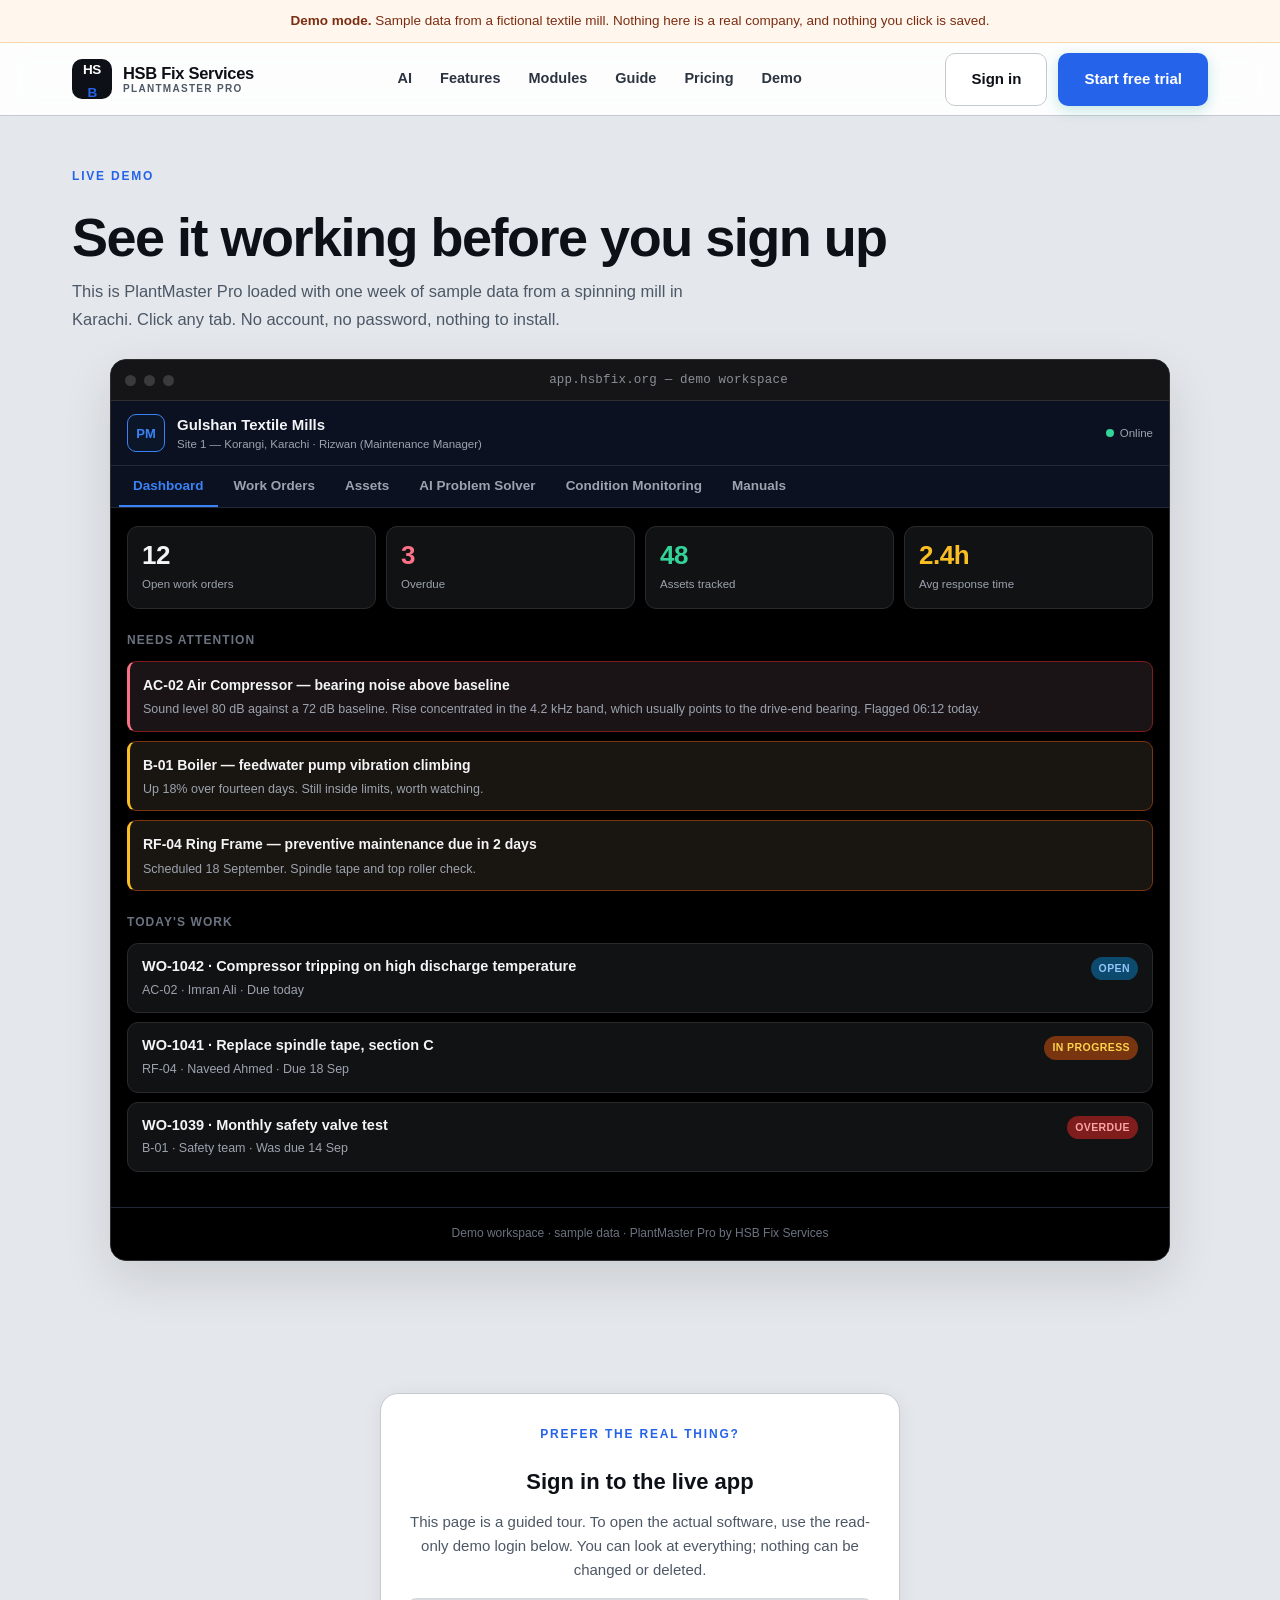
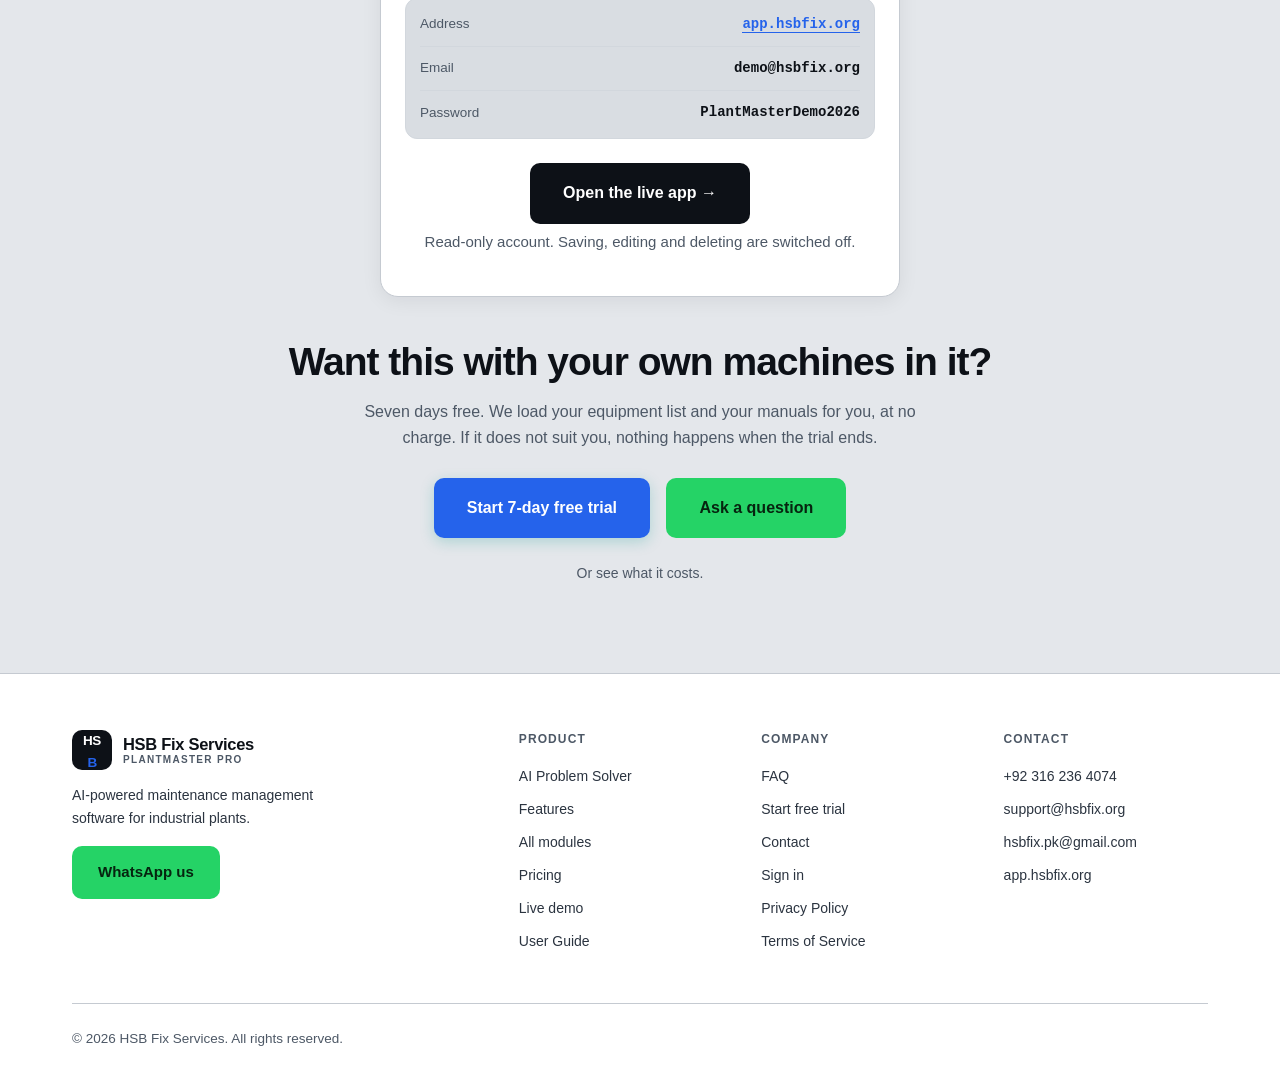
==== commit ddc7986d: "Add files via upload" ====
--- a/demo.html
+++ b/demo.html
@@ -41,8 +41,8 @@
   font-family:-apple-system,BlinkMacSystemFont,"Segoe UI",Roboto,sans-serif}
 .ap-top{display:flex;align-items:center;gap:12px;padding:13px 16px;background:#0b1120;
   border-bottom:1px solid #1f2937}
-.ap-logo{width:38px;height:38px;border-radius:9px;background:#0b1728;border:1.5px solid #22d3ee;
-  display:grid;place-items:center;font-weight:800;font-size:13px;color:#22d3ee;flex:none}
+.ap-logo{width:38px;height:38px;border-radius:9px;background:#0b1728;border:1.5px solid #3b82f6;
+  display:grid;place-items:center;font-weight:800;font-size:13px;color:#3b82f6;flex:none}
 .ap-co{font-weight:700;font-size:15px;line-height:1.25}
 .ap-co small{display:block;font-weight:400;font-size:11.5px;color:#9ca3af;margin-top:2px}
 .ap-live{margin-left:auto;display:flex;align-items:center;gap:6px;font-size:11.5px;color:#9ca3af}
@@ -56,7 +56,7 @@
   color:#9ca3af;padding:12px 14px;font-size:13.5px;font-weight:600;cursor:pointer;
   white-space:nowrap;font-family:inherit}
 .ap-tab:hover{color:#e5e7eb}
-.ap-tab.on{color:#22d3ee;border-bottom-color:#22d3ee}
+.ap-tab.on{color:#3b82f6;border-bottom-color:#3b82f6}
 
 .ap-body{padding:18px 16px 26px}
 .scr{display:none}
@@ -85,7 +85,7 @@
 .row-s{font-size:12.5px;color:#9ca3af;margin-top:4px;line-height:1.5}
 .tag{display:inline-block;font-size:10.5px;font-weight:700;padding:3px 8px;border-radius:20px;
   text-transform:uppercase;letter-spacing:.04em;white-space:nowrap;flex:none}
-.t-open{background:#0c4a6e;color:#7dd3fc}
+.t-open{background:#0c4a6e;color:#93c5fd}
 .t-prog{background:#78350f;color:#fcd34d}
 .t-over{background:#7f1d1d;color:#fca5a5}
 .t-done{background:#14532d;color:#86efac}
@@ -102,14 +102,14 @@
 .chips{display:flex;flex-wrap:wrap;gap:8px;margin-bottom:14px}
 .chip{appearance:none;font-family:inherit;background:#111214;border:1px solid #2a2a2d;
   color:#d1d5db;border-radius:20px;padding:9px 14px;font-size:13px;cursor:pointer;text-align:left}
-.chip:hover{border-color:#22d3ee;color:#22d3ee}
+.chip:hover{border-color:#3b82f6;color:#3b82f6}
 .ask{background:#0b1728;border:1px solid #1e3a5f;border-radius:11px;padding:13px 14px;
   font-size:14px;margin-bottom:12px;display:none}
 .ask.on{display:block}
-.ask b{color:#7dd3fc}
+.ask b{color:#93c5fd}
 .cmp-note{background:#0b1728;border:1px solid #1e3a5f;border-radius:10px;padding:12px 14px;
   font-size:13.5px;color:#cbd5e1;line-height:1.6;margin-bottom:14px}
-.cmp-note b{color:#7dd3fc}
+.cmp-note b{color:#93c5fd}
 .vs{display:none;grid-template-columns:1fr 1fr;gap:12px}
 .vs.on{display:grid;animation:fade .22s ease}
 .vs-col{background:#111214;border:1px solid #2a2a2d;border-radius:11px;overflow:hidden;
@@ -120,7 +120,7 @@
 .vs-plain{background:#16171a}
 .vs-plain b{color:#9ca3af}
 .vs-rag{background:#07202a}
-.vs-rag b{color:#22d3ee}
+.vs-rag b{color:#3b82f6}
 .vs-body{padding:14px;flex:1}
 .vs-body ol{margin:0;padding-left:19px}
 .vs-body li{font-size:13px;line-height:1.6;color:#e5e7eb;margin-bottom:9px}
@@ -134,18 +134,18 @@
 .ans ol{margin:10px 0 0;padding-left:20px}
 .ans li{margin-bottom:9px;font-size:14px;line-height:1.6;color:#e5e7eb}
 .cite{margin-top:14px;padding-top:13px;border-top:1px solid #2a2a2d;font-size:12.5px;color:#9ca3af}
-.cite b{color:#22d3ee}
+.cite b{color:#3b82f6}
 .think{color:#9ca3af;font-size:13.5px;display:none;padding:8px 0}
 .think.on{display:block}
 
 /* condition monitoring */
-.rec{appearance:none;font-family:inherit;width:100%;background:#0e7490;border:0;color:#fff;
+.rec{appearance:none;font-family:inherit;width:100%;background:#1e40af;border:0;color:#fff;
   border-radius:11px;padding:15px;font-size:15px;font-weight:700;cursor:pointer}
-.rec:hover{background:#0891b2}
+.rec:hover{background:#2563eb}
 .rec:disabled{background:#1f2937;color:#6b7280;cursor:default}
 .bar{height:6px;background:#1f2937;border-radius:99px;overflow:hidden;margin-top:12px;display:none}
 .bar.on{display:block}
-.bar i{display:block;height:100%;width:0;background:#22d3ee;border-radius:99px;
+.bar i{display:block;height:100%;width:0;background:#3b82f6;border-radius:99px;
   transition:width .25s linear}
 .result{display:none;margin-top:14px}
 .result.on{display:block}
@@ -157,7 +157,7 @@
 /* manuals */
 .man{display:flex;align-items:center;gap:12px;background:#111214;border:1px solid #2a2a2d;
   border-radius:11px;padding:13px 14px;margin-bottom:9px}
-.man-ic{width:38px;height:38px;border-radius:8px;background:#1e293b;color:#7dd3fc;flex:none;
+.man-ic{width:38px;height:38px;border-radius:8px;background:#1e293b;color:#93c5fd;flex:none;
   display:grid;place-items:center;font-size:11px;font-weight:800}
 
 /* qr */
--- a/styles.css
+++ b/styles.css
@@ -14,10 +14,10 @@
   --ink-2:#1c2430;
   --body:#2b3440;
   --muted:#4d5866;
-  --brand:#0f9b8e;
-  --brand-2:#0c7d72;
-  --brand-soft:#e6f4f2;
-  --accent:#c2410c;
+  --brand:#2563eb;
+  --brand-2:#1d4ed8;
+  --brand-soft:#e8effd;
+  --accent:#d97706;
   --ok:#15803d;
   --danger:#b91c1c;
   --radius:12px;
@@ -589,7 +589,7 @@
 }
 .g-tip{border-left:3px solid var(--brand)}
 .g-note{border-left:3px solid #5b6673}
-.g-warn{border-left:3px solid #c2410c;background:#fdf3ee;border-color:#f0d3c2}
+.g-warn{border-left:3px solid #d97706;background:#fdf3ee;border-color:#f0d3c2}
 .g-warn b{color:#9a3412}
 .g-tip p,.g-note p,.g-warn p{margin:0;font-size:14.9px}
 /* contents box */
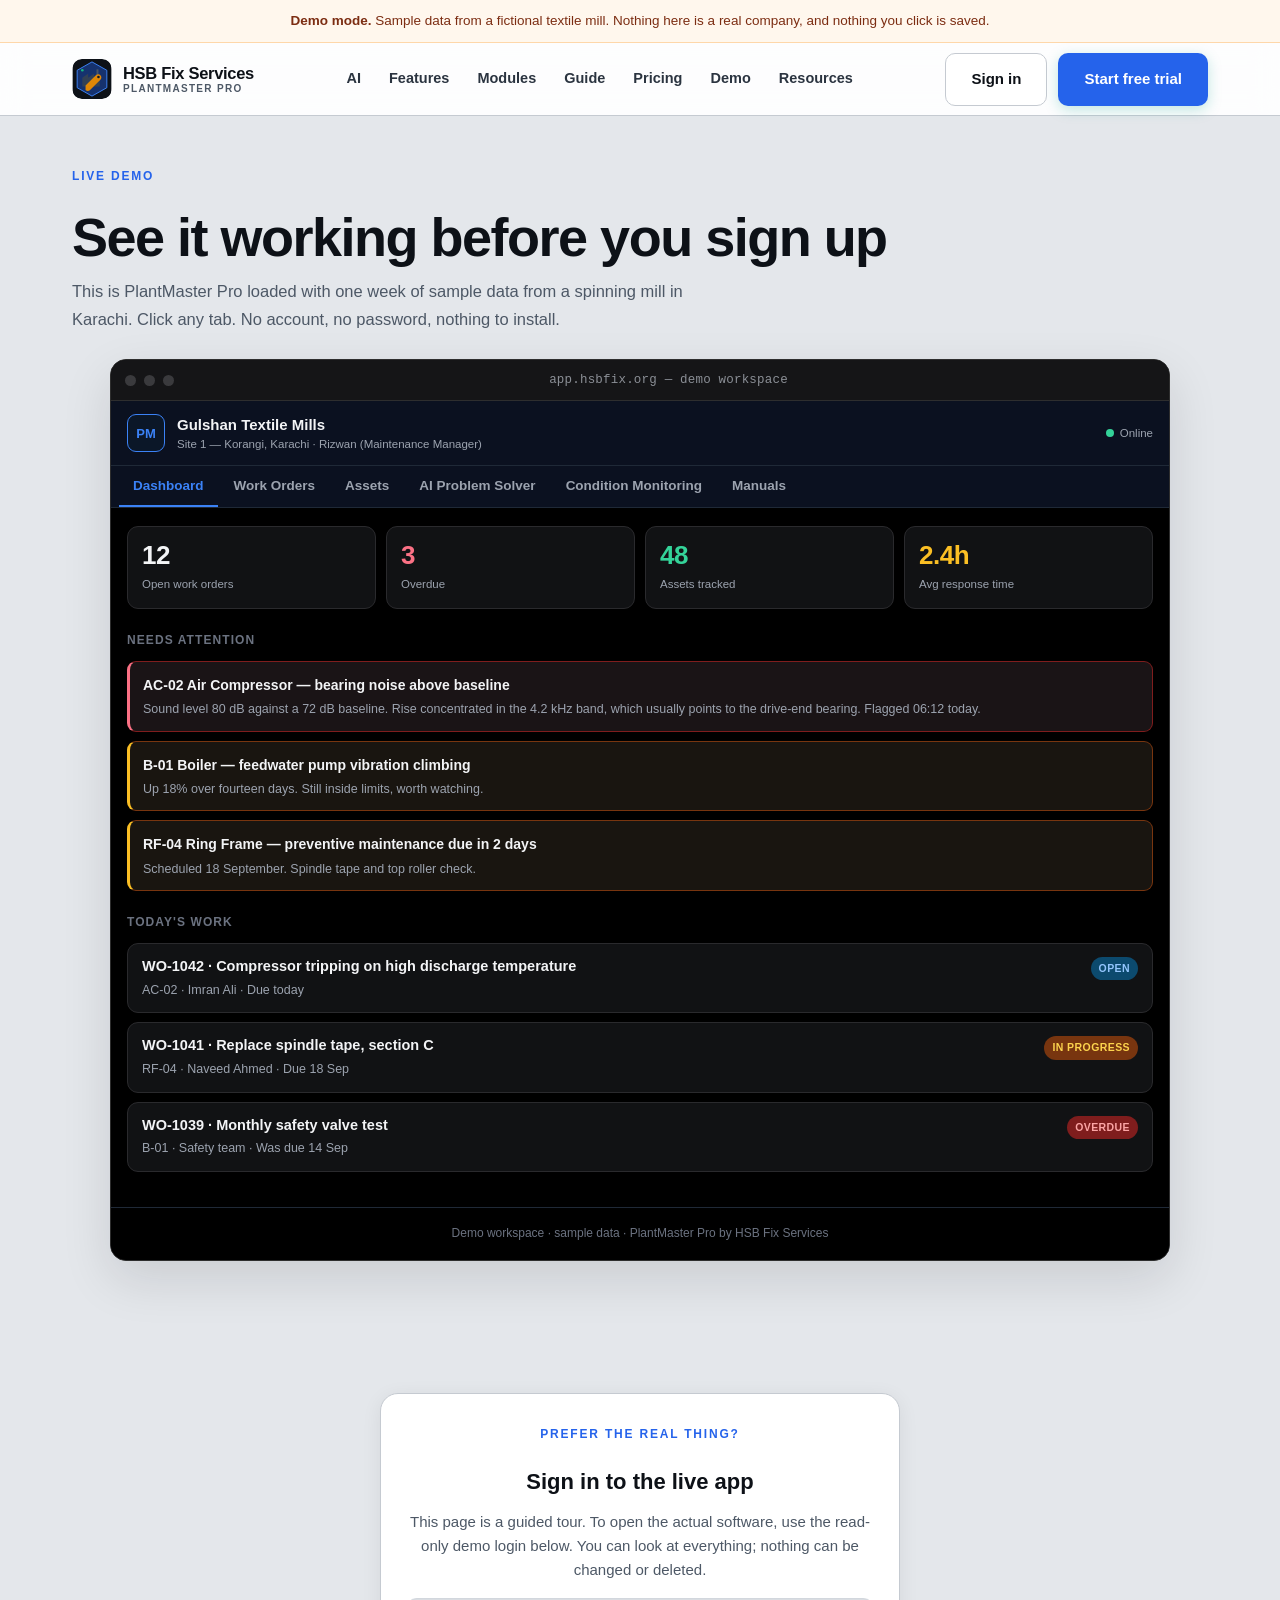
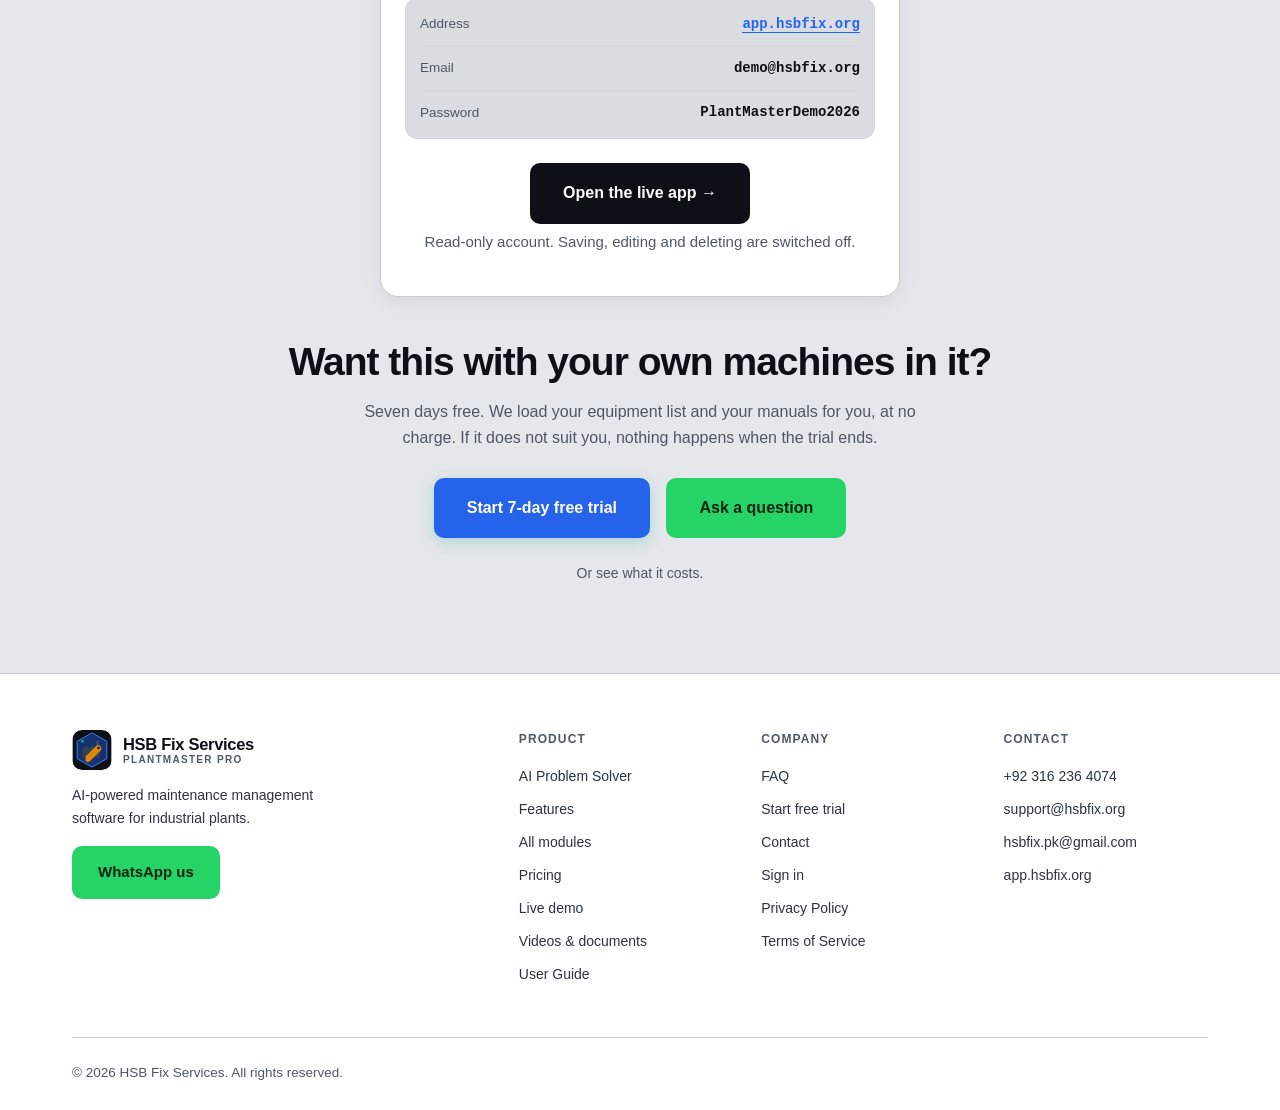
==== commit b40f60db: "Add files via upload" ====
--- a/demo.html
+++ b/demo.html
@@ -220,6 +220,7 @@
       <a href="guide.html">Guide</a>
       <a href="pricing.html">Pricing</a>
       <a href="demo.html">Demo</a>
+      <a href="resources.html">Resources</a>
     </nav>
     <div class="nav-cta">
       <a href="https://app.hsbfix.org" class="btn btn-ghost">Sign in</a>
@@ -582,6 +583,7 @@
         <a href="index.html#modules">All modules</a>
         <a href="pricing.html">Pricing</a>
         <a href="demo.html">Live demo</a>
+        <a href="resources.html">Videos &amp; documents</a>
         <a href="guide.html">User Guide</a>
       </div>
       <div class="foot-col">
--- a/styles.css
+++ b/styles.css
@@ -73,10 +73,11 @@
 .logo{display:flex;align-items:center;gap:11px}
 .logo-mark{
   width:40px;height:40px;border-radius:10px;flex:none;
-  background:var(--ink);display:grid;place-items:center;
-  color:#fff;font-weight:800;font-size:13.5px;letter-spacing:-.5px;
-}
-.logo-mark span{color:var(--brand)}
+  background:transparent url("data:image/svg+xml,%3Csvg xmlns='http://www.w3.org/2000/svg' viewBox='0 0 120 124'%3E%3Crect width='120' height='124' rx='26' fill='%230d1117'/%3E%3Cpolygon points='60 9 106 35 106 89 60 115 14 89 14 35' fill='%2316326e' stroke='%233b82f6' stroke-width='3'/%3E%3Cpath d='M30 85 L30 58 L48 46 L48 58 L66 46 L66 58 L84 46 L84 85 Z' fill='%23334155'/%3E%3Crect x='74' y='32' width='6' height='18' fill='%23475569'/%3E%3Cpath d='M40 82 L72 50 C76 46 82 46 86 50 C90 54 90 60 86 64 L54 96 C50 100 44 100 40 96 Z' fill='%23e08706'/%3E%3Ccircle cx='80' cy='56' r='4' fill='%230f172a'/%3E%3Ccircle cx='30' cy='35' r='4' fill='%2310b981'/%3E%3C/svg%3E") no-repeat center/40px 40px;
+  display:grid;place-items:center;
+  font-size:0;color:transparent;
+}
+.logo-mark span{font-size:0;color:transparent}
 .logo-txt{font-weight:800;font-size:16.5px;letter-spacing:-.3px;color:var(--ink);line-height:1.15}
 .logo-txt small{
   display:block;font-size:10px;font-weight:650;color:var(--muted);
